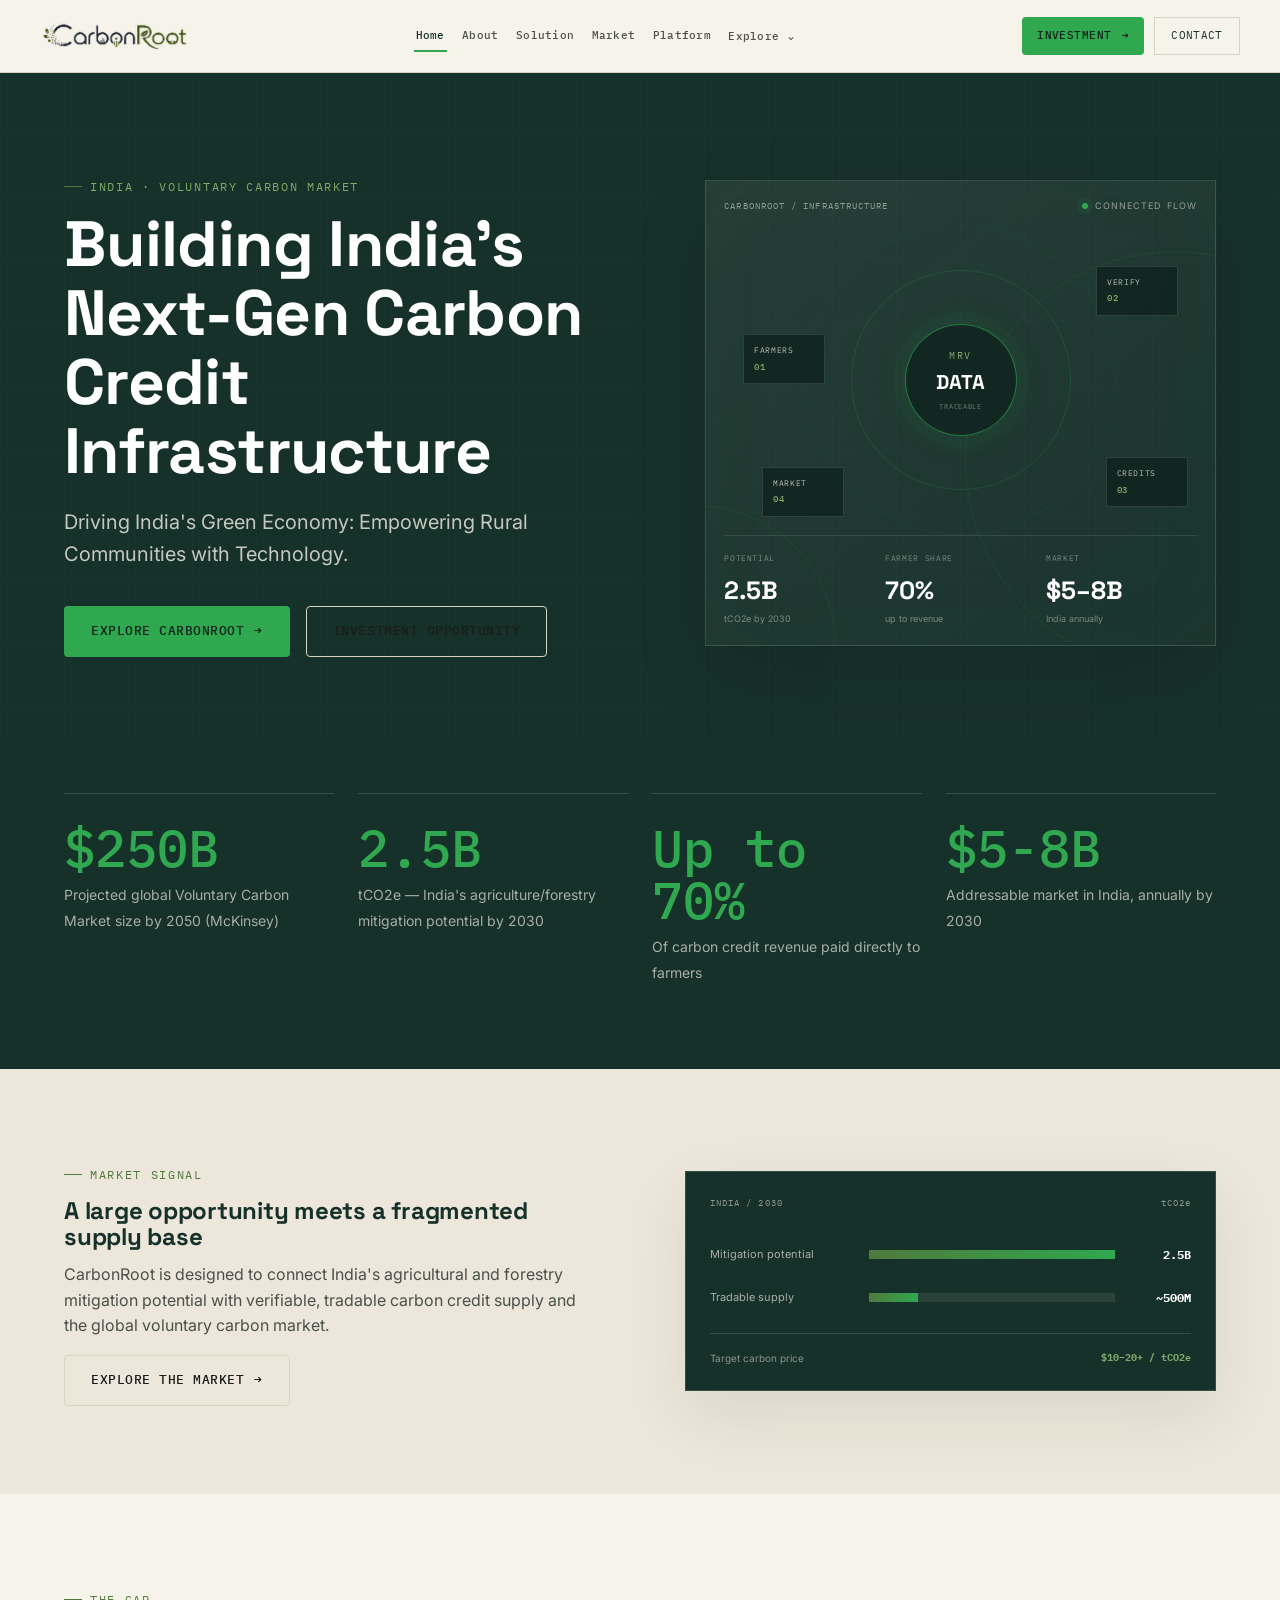
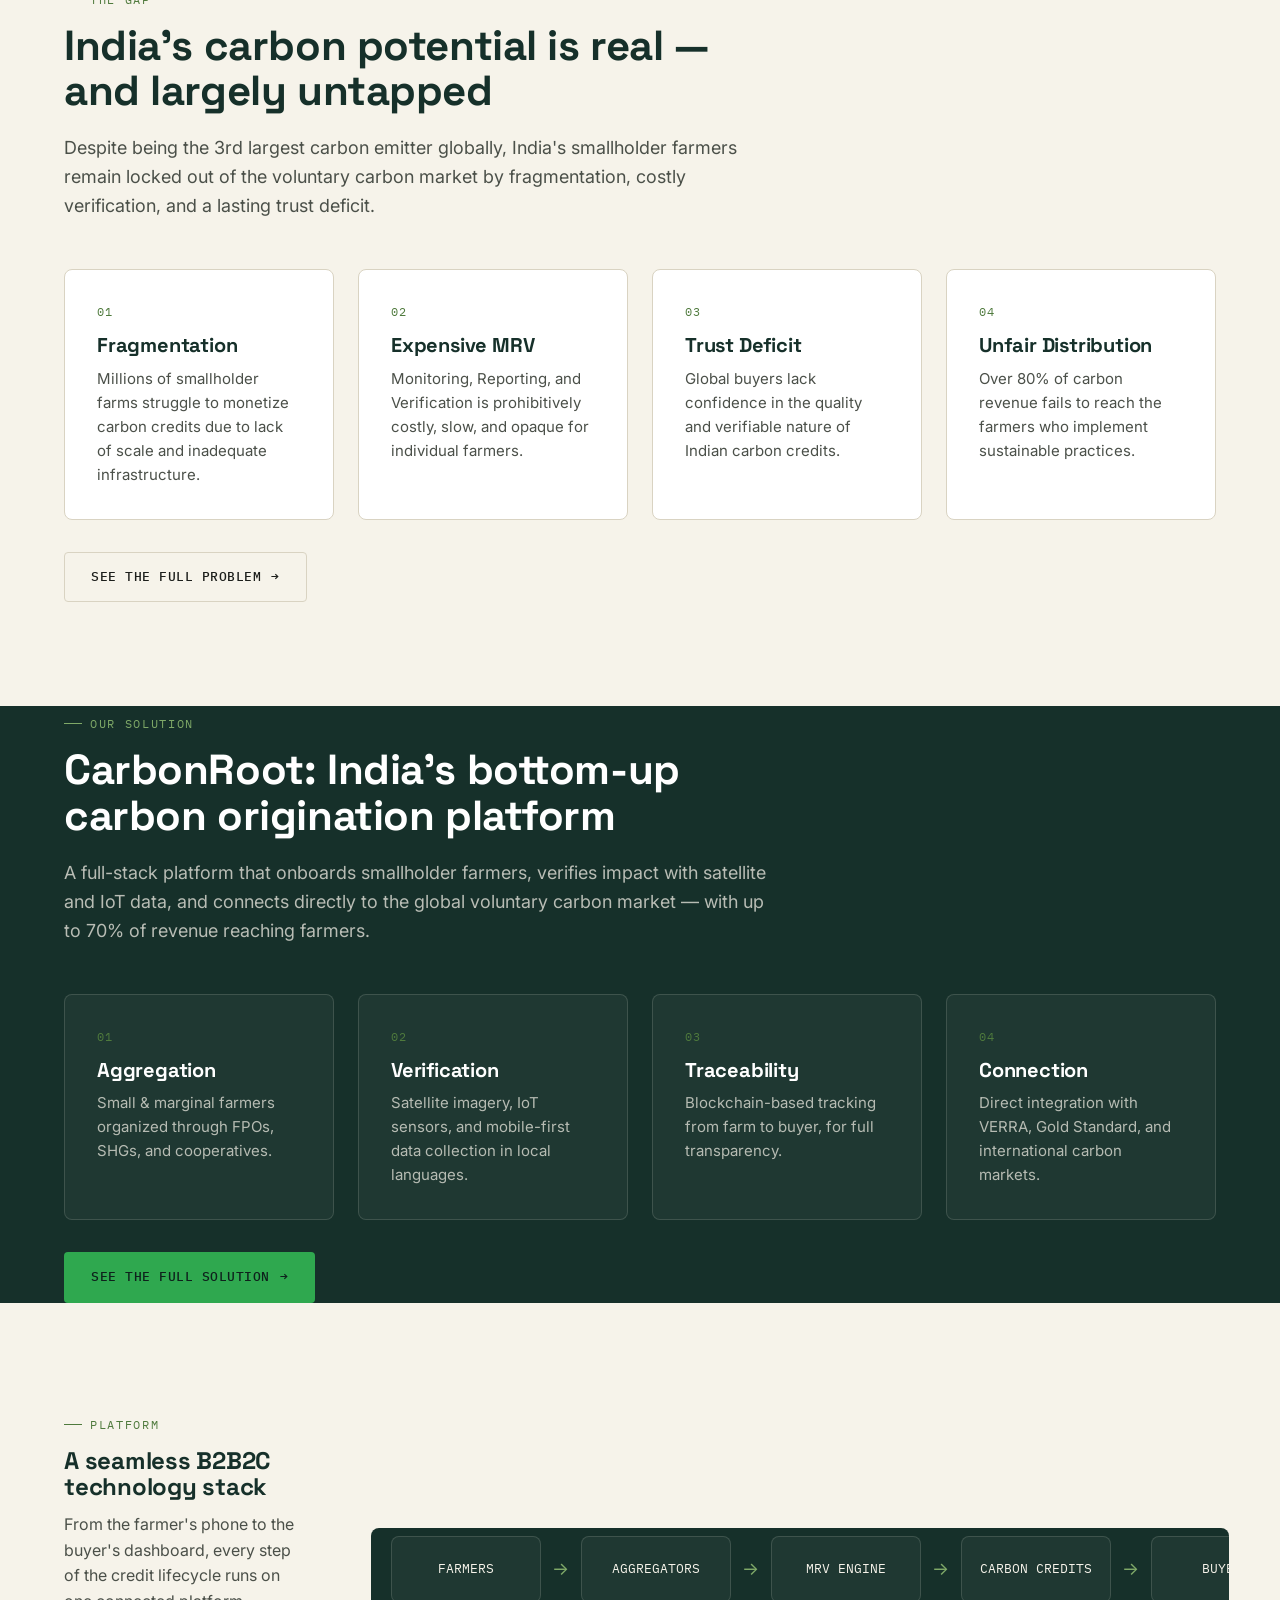
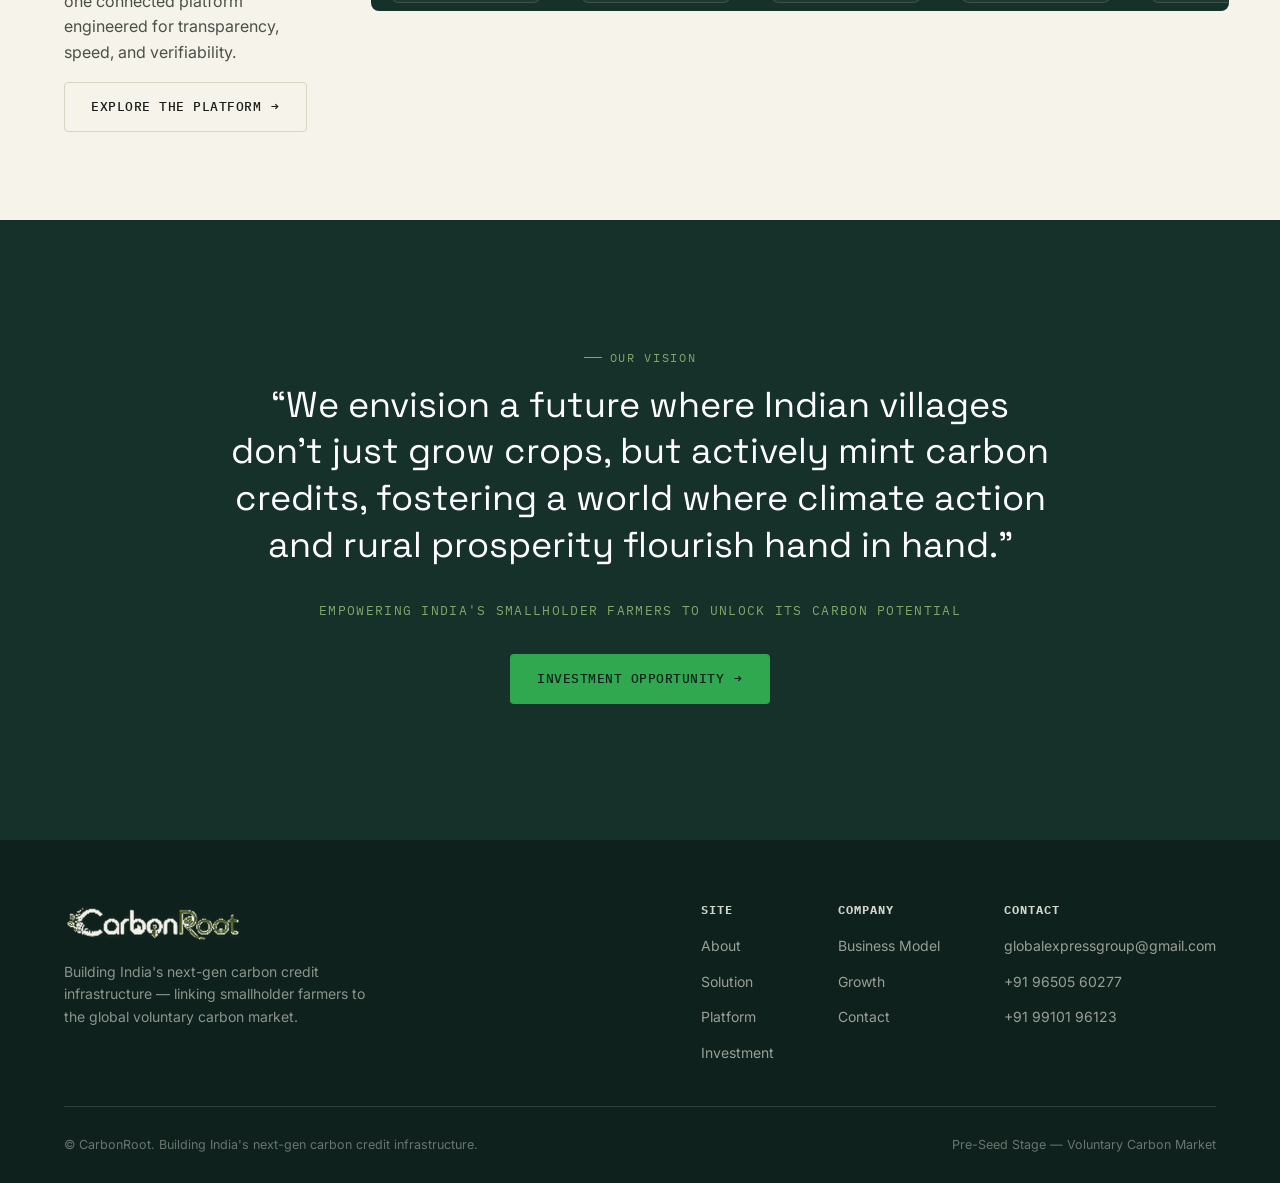
==== index.html @ c370177e "CarbonRoot" ====
<!DOCTYPE html>
<html lang="en">
<head>
<meta charset="UTF-8">
<meta name="viewport" content="width=device-width, initial-scale=1.0">
<title>CarbonRoot &mdash; Building India's Next-Gen Carbon Credit Infrastructure</title>
<meta name="description" content="CarbonRoot is building India's bottom-up carbon origination platform, linking smallholder farmers directly to the global voluntary carbon market.">
<meta property="og:title" content="CarbonRoot &mdash; Building India's Next-Gen Carbon Credit Infrastructure">
<meta property="og:description" content="CarbonRoot is building India's bottom-up carbon origination platform, linking smallholder farmers directly to the global voluntary carbon market.">
<meta property="og:type" content="website">
<link rel="icon" href="assets/logo/carbonroot-logo-transparent.png">
<link rel="preconnect" href="https://fonts.googleapis.com">
<link rel="preconnect" href="https://fonts.gstatic.com" crossorigin>
<link href="https://fonts.googleapis.com/css2?family=Space+Grotesk:wght@500;600;700&family=Inter:wght@400;500;600;700&family=IBM+Plex+Mono:wght@400;500;600&display=swap" rel="stylesheet">
<link rel="stylesheet" href="css/style.css">
</head>
<body>
  <header class="site-header">
    <div class="container nav-row">
      <a href="index.html" class="brand" aria-label="CarbonRoot home">
        <img src="assets/logo/carbonroot-logo-transparent.png" alt="CarbonRoot logo">
      </a>

      <nav class="desktop-nav" aria-label="Primary navigation">
        <ul class="desktop-nav-links">
          <li><a href="index.html" data-nav-link>Home</a></li>
          <li><a href="about.html" data-nav-link>About</a></li>
          <li><a href="solution.html" data-nav-link>Solution</a></li>
          <li><a href="market.html" data-nav-link>Market</a></li>
          <li><a href="platform.html" data-nav-link>Platform</a></li>
          <li class="nav-explore">
            <button class="nav-explore-trigger" type="button" aria-expanded="false" aria-controls="explore-menu">
              Explore <span aria-hidden="true">⌄</span>
            </button>
            <div class="nav-explore-menu" id="explore-menu" role="menu">
              <div class="nav-explore-label mono">Explore CarbonRoot</div>
              <a href="problem.html" role="menuitem" data-nav-link>Problem</a>
              <a href="competition.html" role="menuitem" data-nav-link>Competition</a>
              <a href="business.html" role="menuitem" data-nav-link>Business Model</a>
              <a href="growth.html" role="menuitem" data-nav-link>Growth</a>
            </div>
          </li>
        </ul>
      </nav>

      <div class="nav-actions">
        <a href="investment.html" class="btn btn-primary nav-actions-cta">Investment<span class="btn-arrow">&rarr;</span></a>
        <a href="contact.html" class="nav-contact-link">Contact</a>
        <button class="nav-toggle" type="button" aria-label="Open navigation" aria-expanded="false" aria-controls="mobile-nav-panel">
          <span class="nav-toggle-bars" aria-hidden="true"><span></span><span></span><span></span></span>
          <span class="nav-toggle-label mono">Menu</span>
        </button>
      </div>
    </div>
  </header>

  <div class="mobile-nav-panel" id="mobile-nav-panel" aria-hidden="true">
    <div class="mobile-nav-inner container">
      <div class="mobile-nav-top">
        <span class="eyebrow">Navigate CarbonRoot</span>
        <button class="mobile-nav-close" type="button" aria-label="Close navigation">&times;</button>
      </div>
      <nav aria-label="Mobile navigation">
        <ul class="mobile-nav-links">
          <li><a href="index.html" data-mobile-nav-link><span class="mobile-nav-num mono">01</span><span>Home</span></a></li>
          <li><a href="about.html" data-mobile-nav-link><span class="mobile-nav-num mono">02</span><span>About</span></a></li>
          <li><a href="problem.html" data-mobile-nav-link><span class="mobile-nav-num mono">03</span><span>Problem</span></a></li>
          <li><a href="solution.html" data-mobile-nav-link><span class="mobile-nav-num mono">04</span><span>Solution</span></a></li>
          <li><a href="market.html" data-mobile-nav-link><span class="mobile-nav-num mono">05</span><span>Market</span></a></li>
          <li><a href="platform.html" data-mobile-nav-link><span class="mobile-nav-num mono">06</span><span>Platform</span></a></li>
          <li><a href="competition.html" data-mobile-nav-link><span class="mobile-nav-num mono">07</span><span>Competition</span></a></li>
          <li><a href="business.html" data-mobile-nav-link><span class="mobile-nav-num mono">08</span><span>Business Model</span></a></li>
          <li><a href="growth.html" data-mobile-nav-link><span class="mobile-nav-num mono">09</span><span>Growth</span></a></li>
          <li><a href="investment.html" data-mobile-nav-link><span class="mobile-nav-num mono">10</span><span>Investment</span></a></li>
          <li><a href="contact.html" data-mobile-nav-link><span class="mobile-nav-num mono">11</span><span>Contact</span></a></li>
        </ul>
      </nav>
      <div class="mobile-nav-footer">
        <a href="mailto:globalexpressgroup@gmail.com">globalexpressgroup@gmail.com</a>
        <a href="tel:+919650560277">+91 96505 60277</a>
        <a href="tel:+919910196123">+91 99101 96123</a>
      </div>
    </div>
  </div>
  <section class="hero">
    <svg class="hero-grid-bg" width="100%" height="100%" viewBox="0 0 1200 640" preserveAspectRatio="xMidYMid slice" aria-hidden="true">
      <defs>
        <pattern id="satgrid" width="60" height="60" patternUnits="userSpaceOnUse">
          <path d="M 60 0 L 0 0 0 60" fill="none" stroke="rgba(246,243,234,0.06)" stroke-width="1"/>
        </pattern>
      </defs>
      <rect width="1200" height="640" fill="url(#satgrid)"/>
    </svg>
    <div class="container hero-layout">
      <div class="hero-inner">
        <span class="eyebrow">India &middot; Voluntary Carbon Market</span>
        <h1>Building India's Next-Gen Carbon Credit Infrastructure</h1>
        <p class="lede">Driving India's Green Economy: Empowering Rural Communities with Technology.</p>
        <div class="hero-ctas">
          <a href="solution.html" class="btn btn-primary">Explore CarbonRoot <span class="btn-arrow">&rarr;</span></a>
          <a href="investment.html" class="btn btn-outline">Investment Opportunity</a>
        </div>
      </div>

      <div class="hero-dashboard" data-reveal aria-label="CarbonRoot infrastructure overview">
        <div class="hero-dashboard-top">
          <span class="mono">CARBONROOT / INFRASTRUCTURE</span>
          <span class="live-dot"><i></i> CONNECTED FLOW</span>
        </div>
        <div class="hero-orbit">
          <div class="orbit-ring orbit-ring-a"></div>
          <div class="orbit-ring orbit-ring-b"></div>
          <div class="orbit-core">
            <span class="mono">MRV</span>
            <strong>DATA</strong>
            <small>TRACEABLE</small>
          </div>
          <div class="orbit-node node-farmer"><span>FARMERS</span><b>01</b></div>
          <div class="orbit-node node-verify"><span>VERIFY</span><b>02</b></div>
          <div class="orbit-node node-credit"><span>CREDITS</span><b>03</b></div>
          <div class="orbit-node node-market"><span>MARKET</span><b>04</b></div>
        </div>
        <div class="hero-data-row">
          <div><span class="mono">POTENTIAL</span><strong>2.5B</strong><small>tCO2e by 2030</small></div>
          <div><span class="mono">FARMER SHARE</span><strong>70%</strong><small>up to revenue</small></div>
          <div><span class="mono">MARKET</span><strong>$5–8B</strong><small>India annually</small></div>
        </div>
      </div>
    </div>
  </section>
  <section class="section--dark section--tight">
    <div class="container">
      <div class="stat-grid">
        <div class="stat" data-reveal>
          <span class="stat-value">$<span data-counter="250" data-suffix="B">0</span></span>
          <span class="stat-label">Projected global Voluntary Carbon Market size by 2050 (McKinsey)</span>
        </div>
        <div class="stat" data-reveal>
          <span class="stat-value"><span data-counter="2.5" data-decimals="1" data-suffix="B">0</span></span>
          <span class="stat-label">tCO2e &mdash; India's agriculture/forestry mitigation potential by 2030</span>
        </div>
        <div class="stat" data-reveal>
          <span class="stat-value">Up to <span data-counter="70" data-suffix="%">0</span></span>
          <span class="stat-label">Of carbon credit revenue paid directly to farmers</span>
        </div>
        <div class="stat" data-reveal>
          <span class="stat-value">$<span data-counter="5" data-suffix="-8B">0</span></span>
          <span class="stat-label">Addressable market in India, annually by 2030</span>
        </div>
      </div>
    </div>
  </section>

  <section class="section section--mist home-market-signal">
    <div class="container">
      <div class="grid grid-2 market-signal-layout">
        <div data-reveal>
          <span class="eyebrow">Market Signal</span>
          <h2>A large opportunity meets a fragmented supply base</h2>
          <p class="text-soft">CarbonRoot is designed to connect India's agricultural and forestry mitigation potential with verifiable, tradable carbon credit supply and the global voluntary carbon market.</p>
          <a href="market.html" class="btn btn-outline">Explore the market <span class="btn-arrow">&rarr;</span></a>
        </div>
        <div class="signal-chart" data-reveal aria-label="Market opportunity visualization">
          <div class="signal-chart-head"><span class="mono">INDIA / 2030</span><span class="mono">tCO2e</span></div>
          <div class="signal-bars">
            <div class="signal-row"><span>Mitigation potential</span><div class="signal-track"><i style="width:100%"></i></div><strong>2.5B</strong></div>
            <div class="signal-row"><span>Tradable supply</span><div class="signal-track"><i style="width:20%"></i></div><strong>~500M</strong></div>
          </div>
          <div class="signal-chart-footer"><span>Target carbon price</span><strong>$10–20+ / tCO2e</strong></div>
        </div>
      </div>
    </div>
  </section>

  <section class="section">
    <div class="container">
      <div class="section-head" data-reveal>
        <span class="eyebrow">The Gap</span>
        <h2>India's carbon potential is real &mdash; and largely untapped</h2>
        <p>Despite being the 3rd largest carbon emitter globally, India's smallholder farmers remain locked out of the voluntary carbon market by fragmentation, costly verification, and a lasting trust deficit.</p>
      </div>
      <div class="grid grid-4">
        <div class="card" data-reveal>
          <span class="card-index">01</span>
          <h3>Fragmentation</h3>
          <p>Millions of smallholder farms struggle to monetize carbon credits due to lack of scale and inadequate infrastructure.</p>
        </div>
        <div class="card" data-reveal>
          <span class="card-index">02</span>
          <h3>Expensive MRV</h3>
          <p>Monitoring, Reporting, and Verification is prohibitively costly, slow, and opaque for individual farmers.</p>
        </div>
        <div class="card" data-reveal>
          <span class="card-index">03</span>
          <h3>Trust Deficit</h3>
          <p>Global buyers lack confidence in the quality and verifiable nature of Indian carbon credits.</p>
        </div>
        <div class="card" data-reveal>
          <span class="card-index">04</span>
          <h3>Unfair Distribution</h3>
          <p>Over 80% of carbon revenue fails to reach the farmers who implement sustainable practices.</p>
        </div>
      </div>
      <p style="margin-top:32px;"><a href="problem.html" class="btn btn-outline">See the full problem <span class="btn-arrow">&rarr;</span></a></p>
    </div>
  </section>

  <section class="section--dark">
    <div class="container">
      <div class="section-head" data-reveal>
        <span class="eyebrow">Our Solution</span>
        <h2>CarbonRoot: India's bottom-up carbon origination platform</h2>
        <p>A full-stack platform that onboards smallholder farmers, verifies impact with satellite and IoT data, and connects directly to the global voluntary carbon market &mdash; with up to 70% of revenue reaching farmers.</p>
      </div>
      <div class="grid grid-4">
        <div class="card card--dark" data-reveal>
          <span class="card-index">01</span>
          <h3>Aggregation</h3>
          <p>Small &amp; marginal farmers organized through FPOs, SHGs, and cooperatives.</p>
        </div>
        <div class="card card--dark" data-reveal>
          <span class="card-index">02</span>
          <h3>Verification</h3>
          <p>Satellite imagery, IoT sensors, and mobile-first data collection in local languages.</p>
        </div>
        <div class="card card--dark" data-reveal>
          <span class="card-index">03</span>
          <h3>Traceability</h3>
          <p>Blockchain-based tracking from farm to buyer, for full transparency.</p>
        </div>
        <div class="card card--dark" data-reveal>
          <span class="card-index">04</span>
          <h3>Connection</h3>
          <p>Direct integration with VERRA, Gold Standard, and international carbon markets.</p>
        </div>
      </div>
      <p style="margin-top:32px;"><a href="solution.html" class="btn btn-primary">See the full solution <span class="btn-arrow">&rarr;</span></a></p>
    </div>
  </section>

  <section class="section">
    <div class="container">
      <div class="grid grid-2" style="align-items:center; gap:64px;">
        <div data-reveal>
          <span class="eyebrow">Platform</span>
          <h2>A seamless B2B2C technology stack</h2>
          <p class="text-soft">From the farmer's phone to the buyer's dashboard, every step of the credit lifecycle runs on one connected platform engineered for transparency, speed, and verifiability.</p>
          <a href="platform.html" class="btn btn-outline">Explore the platform <span class="btn-arrow">&rarr;</span></a>
        </div>
        <div data-reveal>
          <div class="flow-diagram" style="background:var(--forest); border-radius:8px; padding:8px 20px;">
            <div class="flow-node">FARMERS</div>
            <div class="flow-arrow">&rarr;</div>
            <div class="flow-node">AGGREGATORS</div>
            <div class="flow-arrow">&rarr;</div>
            <div class="flow-node">MRV ENGINE</div>
            <div class="flow-arrow">&rarr;</div>
            <div class="flow-node">CARBON CREDITS</div>
            <div class="flow-arrow">&rarr;</div>
            <div class="flow-node">BUYERS</div>
          </div>
        </div>
      </div>
    </div>
  </section>

  <section class="section--dark vision-close">
    <div class="container">
      <span class="eyebrow center">Our Vision</span>
      <blockquote data-reveal>&ldquo;We envision a future where Indian villages don't just grow crops, but actively mint carbon credits, fostering a world where climate action and rural prosperity flourish hand in hand.&rdquo;</blockquote>
      <p class="closing-line">Empowering India's Smallholder Farmers to Unlock Its Carbon Potential</p>
      <p style="margin-top:32px;"><a href="investment.html" class="btn btn-primary">Investment Opportunity <span class="btn-arrow">&rarr;</span></a></p>
    </div>
  </section>
  <footer class="site-footer">
    <div class="container">
      <div class="footer-top">
        <div class="footer-brand">
          <img src="assets/logo/carbonroot-logo-footer.png" alt="CarbonRoot logo">
          <p>Building India's next-gen carbon credit infrastructure &mdash; linking smallholder farmers to the global voluntary carbon market.</p>
        </div>
        <div class="footer-cols">
          <div class="footer-col">
            <h4>Site</h4>
            <ul>
              <li><a href="about.html">About</a></li>
              <li><a href="solution.html">Solution</a></li>
              <li><a href="platform.html">Platform</a></li>
              <li><a href="investment.html">Investment</a></li>
            </ul>
          </div>
          <div class="footer-col">
            <h4>Company</h4>
            <ul>
              <li><a href="business.html">Business Model</a></li>
              <li><a href="growth.html">Growth</a></li>
              <li><a href="contact.html">Contact</a></li>
            </ul>
          </div>
          <div class="footer-col">
            <h4>Contact</h4>
            <ul>
              <li><a href="mailto:globalexpressgroup@gmail.com">globalexpressgroup@gmail.com</a></li>
              <li><a href="tel:+919650560277">+91 96505 60277</a></li>
              <li><a href="tel:+919910196123">+91 99101 96123</a></li>
            </ul>
          </div>
        </div>
      </div>
      <div class="footer-bottom">
        <span>&copy; CarbonRoot. Building India's next-gen carbon credit infrastructure.</span>
        <span>Pre-Seed Stage &mdash; Voluntary Carbon Market</span>
      </div>
    </div>
  </footer>
  <script src="js/script.js"></script>
</body>
</html>
---- css/style.css ----
/* ==========================================================================
   CarbonRoot — Design System
   Climate-tech infrastructure aesthetic: geospatial grid motifs, data-mono
   labelling, forest/soil palette. Built mobile-first, vanilla CSS only.
   ========================================================================== */

:root {
  /* ---- Color tokens ---- */
  --forest: #16302A;        /* deep primary — dark surfaces, headings on light */
  --forest-2: #0E211C;      /* darker forest for gradients/depth */
  --moss: #4F7A3D;          /* brand accent green (from logo) */
  --moss-light: #7FA968;    /* hover / secondary accent */
  --signal: #2FA84F;        /* high-emphasis CTA / data-positive green */
  --soil: #A97452;          /* earthy accent — used sparingly */
  --parchment: #F6F3EA;     /* warm off-white background */
  --mist: #ECE7DA;          /* card / surface tint on parchment */
  --ink: #1C1E1B;           /* primary text */
  --ink-soft: #4B5049;      /* secondary text */
  --line: #D9D3C2;          /* hairline borders on light */
  --line-dark: rgba(246,243,234,0.14); /* hairline borders on dark */
  --white: #FFFFFF;
  --danger: #B3452F;

  /* ---- Type ---- */
  --font-display: 'Space Grotesk', 'Arial Narrow', sans-serif;
  --font-body: 'Inter', -apple-system, BlinkMacSystemFont, 'Segoe UI', sans-serif;
  --font-mono: 'IBM Plex Mono', 'SFMono-Regular', Consolas, monospace;

  /* ---- Layout ---- */
  --container: 1200px;
  --gutter: 24px;
  --radius: 4px;
  --radius-lg: 8px;

  /* ---- Motion ---- */
  --ease: cubic-bezier(0.22, 1, 0.36, 1);
  --fast: 160ms;
  --med: 400ms;
}

@media (prefers-reduced-motion: reduce) {
  *, *::before, *::after {
    animation-duration: 0.001ms !important;
    animation-iteration-count: 1 !important;
    transition-duration: 0.001ms !important;
    scroll-behavior: auto !important;
  }
}

/* ---- Reset ---- */
*, *::before, *::after { box-sizing: border-box; }
html { scroll-behavior: smooth; }
body {
  margin: 0;
  background: var(--parchment);
  color: var(--ink);
  font-family: var(--font-body);
  font-size: 16px;
  line-height: 1.6;
  -webkit-font-smoothing: antialiased;
  overflow-x: hidden;
}
img { max-width: 100%; display: block; }
a { color: inherit; text-decoration: none; }
ul { list-style: none; margin: 0; padding: 0; }
button { font-family: inherit; cursor: pointer; }
h1, h2, h3, h4 {
  font-family: var(--font-display);
  color: var(--forest);
  margin: 0 0 0.5em;
  line-height: 1.08;
  letter-spacing: -0.01em;
  font-weight: 700;
}
p { margin: 0 0 1em; }
:focus-visible {
  outline: 2px solid var(--signal);
  outline-offset: 3px;
}

/* ---- Layout helpers ---- */
.container {
  max-width: var(--container);
  margin: 0 auto;
  padding: 0 var(--gutter);
}
.section {
  padding: 88px 0;
}
.section--tight { padding: 56px 0; }
.section--dark {
  background: var(--forest);
  color: var(--parchment);
  position: relative;
}
.section--dark h1, .section--dark h2, .section--dark h3 { color: var(--white); }
.section--mist { background: var(--mist); }
.grid {
  display: grid;
  gap: 24px;
}
.grid-2 { grid-template-columns: repeat(2, 1fr); }
.grid-3 { grid-template-columns: repeat(3, 1fr); }
.grid-4 { grid-template-columns: repeat(4, 1fr); }
@media (max-width: 900px) {
  .grid-4 { grid-template-columns: repeat(2, 1fr); }
  .grid-3 { grid-template-columns: 1fr; }
}
@media (max-width: 640px) {
  .grid-2, .grid-4 { grid-template-columns: 1fr; }
}

/* ---- Eyebrow / section heading system ---- */
.eyebrow {
  font-family: var(--font-mono);
  font-size: 12px;
  letter-spacing: 0.14em;
  text-transform: uppercase;
  color: var(--moss);
  display: inline-flex;
  align-items: center;
  gap: 8px;
  margin-bottom: 14px;
}
.eyebrow::before {
  content: '';
  width: 18px;
  height: 1px;
  background: var(--moss);
  display: inline-block;
}
.section--dark .eyebrow { color: var(--moss-light); }
.section--dark .eyebrow::before { background: var(--moss-light); }

.section-head {
  max-width: 720px;
  margin-bottom: 48px;
}
.section-head h2 {
  font-size: clamp(28px, 4vw, 42px);
}
.section-head p {
  color: var(--ink-soft);
  font-size: 18px;
}
.section--dark .section-head p { color: rgba(246,243,234,0.72); }

/* ---- Buttons ---- */
.btn {
  display: inline-flex;
  align-items: center;
  gap: 10px;
  padding: 14px 26px;
  border-radius: var(--radius);
  font-family: var(--font-mono);
  font-size: 13px;
  letter-spacing: 0.04em;
  text-transform: uppercase;
  font-weight: 500;
  border: 1px solid transparent;
  transition: transform var(--fast) var(--ease), background var(--fast) var(--ease), border-color var(--fast) var(--ease), color var(--fast) var(--ease);
  white-space: nowrap;
}
.btn:active { transform: translateY(1px); }
.btn-primary {
  background: var(--signal);
  color: var(--forest-2);
}
.btn-primary:hover { background: var(--moss-light); }
.btn-outline {
  background: transparent;
  border-color: var(--line);
  color: var(--ink);
}
.btn-outline:hover { border-color: var(--moss); color: var(--moss); }
.section--dark .btn-outline { border-color: var(--line-dark); color: var(--parchment); }
.section--dark .btn-outline:hover { border-color: var(--moss-light); color: var(--moss-light); }
.btn-arrow { transition: transform var(--fast) var(--ease); }
.btn:hover .btn-arrow { transform: translateX(3px); }
.btn[disabled] { opacity: 0.6; cursor: not-allowed; }

/* ---- Header / Nav ---- */
.site-header {
  position: sticky;
  top: 0;
  z-index: 100;
  background: rgba(246,243,234,0.94);
  backdrop-filter: blur(14px);
  -webkit-backdrop-filter: blur(14px);
  border-bottom: 1px solid var(--line);
  transition: background var(--fast) var(--ease), box-shadow var(--fast) var(--ease);
}
.site-header.is-scrolled {
  background: rgba(246,243,234,0.98);
  box-shadow: 0 6px 28px rgba(22,48,42,0.08);
}
.nav-row {
  display: flex;
  align-items: center;
  gap: 22px;
  padding: 17px 0;
  transition: padding var(--fast) var(--ease);
}
.site-header.is-scrolled .nav-row { padding: 11px 0; }
.brand { flex: 0 0 auto; display: flex; align-items: center; }
.brand img { height: 30px; width: auto; }

.desktop-nav { flex: 1 1 auto; min-width: 0; }
.desktop-nav-links {
  display: flex;
  align-items: center;
  justify-content: center;
  gap: clamp(8px, 1.05vw, 16px);
}
.desktop-nav-links a {
  position: relative;
  display: inline-flex;
  align-items: center;
  padding: 8px 2px;
  color: var(--ink-soft);
  font-family: var(--font-mono);
  font-size: 11px;
  font-weight: 500;
  letter-spacing: 0.025em;
  white-space: nowrap;
  transition: color var(--fast) var(--ease);
}
.desktop-nav-links a::after {
  content: '';
  position: absolute;
  left: 0;
  right: 0;
  bottom: 1px;
  height: 2px;
  background: var(--signal);
  transform: scaleX(0);
  transform-origin: center;
  transition: transform var(--fast) var(--ease);
}
.desktop-nav-links a:hover,
.desktop-nav-links a[aria-current="page"] { color: var(--forest); }
.desktop-nav-links a:hover::after,
.desktop-nav-links a[aria-current="page"]::after { transform: scaleX(1); }

.nav-actions {
  flex: 0 0 auto;
  display: flex;
  align-items: center;
  gap: 10px;
}
.nav-actions-cta { padding: 9px 14px; font-size: 11px; }
.nav-contact-link {
  display: inline-flex;
  align-items: center;
  padding: 9px 10px;
  border: 1px solid var(--line);
  color: var(--forest);
  font-family: var(--font-mono);
  font-size: 11px;
  letter-spacing: 0.035em;
  text-transform: uppercase;
  transition: background var(--fast) var(--ease), border-color var(--fast) var(--ease), color var(--fast) var(--ease);
}
.nav-contact-link:hover { background: var(--mist); border-color: var(--moss); color: var(--moss); }

.nav-toggle {
  display: none;
  align-items: center;
  gap: 9px;
  background: none;
  border: 0;
  padding: 8px 2px;
  color: var(--forest);
}
.nav-toggle-bars {
  display: block;
  width: 23px;
  height: 15px;
  position: relative;
}
.nav-toggle-bars span {
  position: absolute;
  left: 0;
  width: 100%;
  height: 2px;
  background: currentColor;
  transition: transform var(--fast) var(--ease), opacity var(--fast) var(--ease), top var(--fast) var(--ease);
}
.nav-toggle-bars span:nth-child(1) { top: 0; }
.nav-toggle-bars span:nth-child(2) { top: 6px; }
.nav-toggle-bars span:nth-child(3) { top: 12px; }
.nav-toggle[aria-expanded="true"] .nav-toggle-bars span:nth-child(1) { top: 6px; transform: rotate(45deg); }
.nav-toggle[aria-expanded="true"] .nav-toggle-bars span:nth-child(2) { opacity: 0; }
.nav-toggle[aria-expanded="true"] .nav-toggle-bars span:nth-child(3) { top: 6px; transform: rotate(-45deg); }
.nav-toggle-label { font-size: 11px; letter-spacing: 0.08em; text-transform: uppercase; }

/* ---- Compact mobile navigation drawer ---- */
.mobile-nav-panel {
  position: fixed;
  top: 0;
  right: 0;
  width: min(420px, 92vw);
  height: 100dvh;
  z-index: 190;
  background: var(--forest);
  color: var(--parchment);
  transform: translateX(102%);
  visibility: hidden;
  transition: transform var(--med) var(--ease), visibility 0s linear var(--med);
  overflow-y: auto;
  box-shadow: -18px 0 60px rgba(14,33,28,0.18);
}
.mobile-nav-panel.is-open {
  transform: translateX(0);
  visibility: visible;
  transition: transform var(--med) var(--ease), visibility 0s;
}
.mobile-nav-inner { min-height: 100%; padding-top: 28px; padding-bottom: 32px; }
.mobile-nav-top { display: flex; align-items: center; justify-content: space-between; margin-bottom: 28px; }
.mobile-nav-top .eyebrow { color: var(--moss-light); margin-bottom: 0; }
.mobile-nav-close {
  width: 40px;
  height: 40px;
  border: 1px solid var(--line-dark);
  background: transparent;
  color: var(--parchment);
  font-size: 28px;
  line-height: 1;
  transition: border-color var(--fast) var(--ease), background var(--fast) var(--ease);
}
.mobile-nav-close:hover { border-color: var(--moss-light); background: rgba(246,243,234,0.05); }
.mobile-nav-links { border-top: 1px solid var(--line-dark); }
.mobile-nav-links li { border-bottom: 1px solid var(--line-dark); }
.mobile-nav-links a {
  display: flex;
  align-items: center;
  gap: 16px;
  padding: 15px 2px;
  color: rgba(246,243,234,0.82);
  font-family: var(--font-display);
  font-size: 20px;
  transition: color var(--fast) var(--ease), padding-left var(--fast) var(--ease), background var(--fast) var(--ease);
}
.mobile-nav-links a:hover,
.mobile-nav-links a[aria-current="page"] { color: var(--signal); padding-left: 8px; }
.mobile-nav-num { width: 26px; color: var(--moss-light); font-size: 11px; }
.mobile-nav-footer {
  display: grid;
  gap: 8px;
  margin-top: 28px;
  padding-top: 22px;
  border-top: 1px solid var(--line-dark);
  font-family: var(--font-mono);
  font-size: 12px;
  color: rgba(246,243,234,0.65);
}
.mobile-nav-footer a:hover { color: var(--moss-light); }
body.nav-open { overflow: hidden; }

@media (max-width: 1180px) {
  .nav-row { gap: 14px; }
  .desktop-nav-links { gap: 7px; }
  .desktop-nav-links a { font-size: 10px; }
  .nav-actions { gap: 6px; }
  .nav-contact-link { padding-inline: 8px; }
  .nav-actions-cta { padding-inline: 11px; }
}

@media (max-width: 1040px) {
  .desktop-nav { display: none; }
  .nav-actions { margin-left: auto; }
  .nav-toggle { display: inline-flex; }
}

@media (max-width: 720px) {
  .nav-row { padding: 14px 0; }
  .site-header.is-scrolled .nav-row { padding: 10px 0; }
  .brand img { height: 27px; }
  .nav-contact-link { display: none; }
  .nav-actions-cta { padding: 9px 12px; }
  .nav-toggle-label { display: none; }
}

@media (max-width: 420px) {
  .nav-actions-cta .btn-arrow { display: none; }
  .mobile-nav-panel { width: 100%; }
}

/* ---- Hero ---- */
.hero {
  position: relative;
  background: var(--forest);
  color: var(--parchment);
  overflow: hidden;
  padding: 96px 0 80px;
}
.hero-grid-bg {
  position: absolute;
  inset: 0;
  opacity: 0.5;
  pointer-events: none;
}
.hero-inner {
  position: relative;
  z-index: 2;
  max-width: 760px;
}
.hero .eyebrow { color: var(--moss-light); }
.hero h1 {
  color: var(--white);
  font-size: clamp(36px, 5.6vw, 64px);
  margin-bottom: 20px;
}
.hero .lede {
  font-size: clamp(17px, 2vw, 20px);
  color: rgba(246,243,234,0.78);
  max-width: 560px;
  margin-bottom: 36px;
}
.hero-ctas { display: flex; gap: 16px; flex-wrap: wrap; }
.hero-viz {
  position: relative;
  z-index: 2;
  margin-top: 64px;
}

/* ---- Cards ---- */
.card {
  background: var(--white);
  border: 1px solid var(--line);
  border-radius: var(--radius-lg);
  padding: 32px;
  position: relative;
  transition: transform var(--fast) var(--ease), box-shadow var(--fast) var(--ease), border-color var(--fast) var(--ease);
}
.card:hover {
  transform: translateY(-3px);
  box-shadow: 0 16px 32px rgba(22,48,42,0.08);
  border-color: var(--moss-light);
}
.card-index {
  font-family: var(--font-mono);
  font-size: 12px;
  color: var(--moss);
  letter-spacing: 0.1em;
  margin-bottom: 14px;
  display: block;
}
.card h3 { font-size: 20px; margin-bottom: 10px; }
.card p { color: var(--ink-soft); margin-bottom: 0; font-size: 15px; }
.card--accent { border-left: 3px solid var(--moss); }
.card--dark {
  background: rgba(246,243,234,0.04);
  border: 1px solid var(--line-dark);
  color: var(--parchment);
}
.card--dark h3 { color: var(--white); }
.card--dark p { color: rgba(246,243,234,0.7); }
.card--dark:hover { border-color: var(--moss-light); }

/* ---- Badge ---- */
.badge {
  display: inline-block;
  font-family: var(--font-mono);
  font-size: 11px;
  letter-spacing: 0.08em;
  text-transform: uppercase;
  padding: 5px 10px;
  border-radius: 100px;
  background: var(--mist);
  color: var(--forest);
  border: 1px solid var(--line);
}

/* ---- Stat ---- */
.stat {
  padding: 28px 0;
  border-top: 1px solid var(--line);
}
.stat-value {
  font-family: var(--font-mono);
  font-size: clamp(32px, 4.4vw, 52px);
  font-weight: 500;
  color: var(--forest);
  line-height: 1;
  display: block;
  margin-bottom: 8px;
}
.section--dark .stat-value { color: var(--signal); }
.section--dark .stat { border-top-color: var(--line-dark); }
.stat-label {
  font-size: 14px;
  color: var(--ink-soft);
  max-width: 26ch;
}
.section--dark .stat-label { color: rgba(246,243,234,0.65); }
.stat-grid {
  display: grid;
  grid-template-columns: repeat(4, 1fr);
  gap: 24px;
}
@media (max-width: 900px) { .stat-grid { grid-template-columns: repeat(2, 1fr); } }
@media (max-width: 520px) { .stat-grid { grid-template-columns: 1fr; } }

/* ---- Big number hero block (investment / business) ---- */
.big-number {
  font-family: var(--font-mono);
  font-size: clamp(56px, 10vw, 128px);
  line-height: 0.95;
  color: var(--signal);
  margin: 0;
  font-weight: 500;
}
.big-number-label {
  font-family: var(--font-mono);
  font-size: 14px;
  letter-spacing: 0.08em;
  text-transform: uppercase;
  color: var(--ink-soft);
}
.section--dark .big-number-label { color: rgba(246,243,234,0.7); }

/* ---- Section heading eyebrow numbering pattern ---- */
.pillar-list { display: flex; flex-direction: column; }
.pillar {
  display: grid;
  grid-template-columns: 90px 1fr;
  gap: 24px;
  padding: 32px 0;
  border-top: 1px solid var(--line);
  align-items: start;
}
.section--dark .pillar { border-top-color: var(--line-dark); }
.pillar:last-child { border-bottom: 1px solid var(--line); }
.section--dark .pillar:last-child { border-bottom-color: var(--line-dark); }
.pillar-num {
  font-family: var(--font-mono);
  font-size: 14px;
  color: var(--moss);
  padding-top: 4px;
}
.pillar h3 { margin-bottom: 8px; font-size: 22px; }
.pillar p { color: var(--ink-soft); margin-bottom: 12px; }
.section--dark .pillar p { color: rgba(246,243,234,0.72); }
.pillar-tags { display: flex; flex-wrap: wrap; gap: 8px; }
@media (max-width: 640px) {
  .pillar { grid-template-columns: 1fr; gap: 8px; }
}

/* ---- Timeline (growth page) ---- */
.timeline {
  display: grid;
  grid-template-columns: repeat(3, 1fr);
  gap: 0;
  border-top: 1px solid var(--line-dark);
  margin-top: 32px;
}
.timeline-item {
  padding: 28px 28px 28px 0;
  border-left: 2px solid var(--line-dark);
  padding-left: 28px;
  opacity: 0.35;
  transform: translateY(12px);
  transition: opacity var(--med) var(--ease), transform var(--med) var(--ease), border-color var(--fast) var(--ease);
}
.timeline-item.is-active {
  opacity: 1;
  transform: translateY(0);
  border-left-color: var(--signal);
}
.timeline-item .eyebrow { margin-bottom: 10px; }
.timeline-item h3 { color: var(--white); font-size: 22px; margin-bottom: 12px; }
.timeline-item p { color: rgba(246,243,234,0.72); font-size: 15px; }
.timeline-item:first-child { border-left: none; padding-left: 0; }
@media (max-width: 880px) {
  .timeline { grid-template-columns: 1fr; }
  .timeline-item { border-left: 2px solid var(--line-dark); padding-left: 24px; }
  .timeline-item:first-child { border-left: 2px solid var(--line-dark); padding-left: 24px; }
}

/* ---- Table ---- */
.table-wrap { overflow-x: auto; border: 1px solid var(--line); border-radius: var(--radius-lg); }
table.compare {
  width: 100%;
  border-collapse: collapse;
  min-width: 720px;
  background: var(--white);
}
table.compare th, table.compare td {
  padding: 18px 22px;
  text-align: left;
  border-bottom: 1px solid var(--line);
  font-size: 14.5px;
  vertical-align: top;
}
table.compare thead th {
  font-family: var(--font-mono);
  font-size: 11px;
  text-transform: uppercase;
  letter-spacing: 0.08em;
  color: var(--ink-soft);
  background: var(--mist);
}
table.compare tbody tr:last-child td { border-bottom: none; }
table.compare tbody tr.row-highlight { background: rgba(47,168,79,0.06); }
table.compare tbody tr.row-highlight td:first-child { font-weight: 700; color: var(--forest); }
.solution-cell { color: var(--moss); font-weight: 600; }

/* ---- Chart (financial / market) ---- */
.chart-panel {
  background: var(--white);
  border: 1px solid var(--line);
  border-radius: var(--radius-lg);
  padding: 32px;
}
.section--dark .chart-panel {
  background: rgba(246,243,234,0.04);
  border-color: var(--line-dark);
}
.chart-legend { display: flex; gap: 22px; margin-bottom: 20px; flex-wrap: wrap; }
.chart-legend span {
  font-family: var(--font-mono);
  font-size: 12px;
  color: var(--ink-soft);
  display: flex; align-items: center; gap: 8px;
}
.section--dark .chart-legend span { color: rgba(246,243,234,0.7); }
.chart-legend i { width: 10px; height: 10px; border-radius: 2px; display: inline-block; }
.year-toggle { display: flex; gap: 8px; margin-bottom: 24px; }
.year-toggle button {
  font-family: var(--font-mono);
  font-size: 12px;
  padding: 8px 16px;
  border: 1px solid var(--line);
  background: transparent;
  border-radius: 100px;
  color: var(--ink-soft);
  transition: all var(--fast) var(--ease);
}
.section--dark .year-toggle button { border-color: var(--line-dark); color: rgba(246,243,234,0.7); }
.year-toggle button.is-active { background: var(--signal); color: var(--forest-2); border-color: var(--signal); }
.year-detail {
  display: grid;
  grid-template-columns: repeat(3, 1fr);
  gap: 20px;
  margin-top: 24px;
}
@media (max-width: 640px) { .year-detail { grid-template-columns: 1fr; } }
.year-detail .stat { border: none; padding: 0; }

/* ---- Competition quadrant ---- */
.quadrant {
  position: relative;
  width: 100%;
  aspect-ratio: 4 / 3;
  border-left: 1px solid var(--line);
  border-bottom: 1px solid var(--line);
  margin-top: 30px;
  background:
    linear-gradient(var(--line) 1px, transparent 1px) 0 0/100% 50%,
    linear-gradient(90deg, var(--line) 1px, transparent 1px) 0 0/50% 100%;
  background-color: var(--mist);
}
.quadrant-label {
  position: absolute;
  font-family: var(--font-mono);
  font-size: 11px;
  text-transform: uppercase;
  letter-spacing: 0.06em;
  color: var(--ink-soft);
}
.quadrant-node {
  position: absolute;
  transform: translate(-50%, -50%);
  text-align: center;
  width: 150px;
}
.quadrant-dot {
  width: 14px; height: 14px;
  border-radius: 50%;
  background: var(--ink-soft);
  margin: 0 auto 8px;
  border: 3px solid var(--white);
  box-shadow: 0 0 0 1px var(--line);
}
.quadrant-node.is-lead .quadrant-dot {
  background: var(--signal);
  width: 20px; height: 20px;
  box-shadow: 0 0 0 6px rgba(47,168,79,0.16);
}
.quadrant-node span.name {
  font-family: var(--font-mono);
  font-size: 12px;
  color: var(--forest);
  font-weight: 600;
  display: block;
}
.quadrant-node.is-lead span.name { color: var(--moss); }
.quadrant-node p {
  font-size: 12px;
  color: var(--ink-soft);
  margin: 4px 0 0;
}

/* ---- Platform diagram ---- */
.flow-diagram {
  display: flex;
  align-items: center;
  gap: 0;
  overflow-x: auto;
  padding: 24px 0;
}
.flow-node {
  flex: 1;
  min-width: 150px;
  text-align: center;
  padding: 22px 14px;
  border: 1px solid var(--line-dark);
  border-radius: var(--radius-lg);
  background: rgba(246,243,234,0.04);
  font-family: var(--font-mono);
  font-size: 13px;
  color: var(--parchment);
  cursor: default;
  transition: border-color var(--fast) var(--ease), background var(--fast) var(--ease);
}
.flow-node:hover { border-color: var(--signal); background: rgba(47,168,79,0.08); }
.flow-arrow {
  flex: 0 0 40px;
  color: var(--moss-light);
  font-size: 18px;
  text-align: center;
}
@media (max-width: 720px) {
  .flow-diagram { flex-direction: column; }
  .flow-arrow { transform: rotate(90deg); }
}

/* ---- Forms ---- */
.form-grid { display: grid; grid-template-columns: 1fr 1fr; gap: 20px; }
@media (max-width: 640px) { .form-grid { grid-template-columns: 1fr; } }
.field { display: flex; flex-direction: column; gap: 8px; margin-bottom: 20px; }
.field.full { grid-column: 1 / -1; }
.field label {
  font-family: var(--font-mono);
  font-size: 12px;
  text-transform: uppercase;
  letter-spacing: 0.05em;
  color: var(--ink-soft);
}
.field input, .field select, .field textarea {
  font-family: var(--font-body);
  font-size: 15px;
  padding: 13px 14px;
  border: 1px solid var(--line);
  border-radius: var(--radius);
  background: var(--white);
  color: var(--ink);
  transition: border-color var(--fast) var(--ease), box-shadow var(--fast) var(--ease);
}
.field input:focus, .field select:focus, .field textarea:focus {
  border-color: var(--moss);
  box-shadow: 0 0 0 3px rgba(79,122,61,0.15);
  outline: none;
}
.field textarea { resize: vertical; min-height: 120px; }
.field.has-error input, .field.has-error select, .field.has-error textarea {
  border-color: var(--danger);
}
.field-error {
  font-size: 12.5px;
  color: var(--danger);
  display: none;
}
.field.has-error .field-error { display: block; }
.form-status {
  margin-top: 20px;
  padding: 16px 18px;
  border-radius: var(--radius);
  font-size: 14px;
  display: none;
}
.form-status.is-success { display: block; background: rgba(47,168,79,0.12); color: var(--forest); border: 1px solid var(--moss); }
.form-status.is-error { display: block; background: rgba(179,69,47,0.1); color: var(--danger); border: 1px solid var(--danger); }
.btn-submit { position: relative; }
.btn-submit .spinner {
  width: 14px; height: 14px;
  border: 2px solid rgba(22,48,42,0.3);
  border-top-color: var(--forest-2);
  border-radius: 50%;
  display: none;
  animation: spin 0.7s linear infinite;
}
.btn-submit.is-loading .spinner { display: inline-block; }
.btn-submit.is-loading .btn-label { opacity: 0.6; }
@keyframes spin { to { transform: rotate(360deg); } }

/* ---- Footer ---- */
.site-footer {
  background: var(--forest-2);
  color: rgba(246,243,234,0.7);
  padding: 64px 0 28px;
}
.footer-top {
  display: flex;
  justify-content: space-between;
  gap: 40px;
  flex-wrap: wrap;
  padding-bottom: 40px;
  border-bottom: 1px solid var(--line-dark);
  margin-bottom: 28px;
}
.footer-brand img { height: 26px; margin-bottom: 16px; filter: brightness(0) invert(1); opacity: 0.92; }
.footer-brand p { max-width: 320px; font-size: 14px; color: rgba(246,243,234,0.55); }
.footer-cols { display: flex; gap: 64px; flex-wrap: wrap; }
.footer-col h4 {
  font-family: var(--font-mono);
  font-size: 12px;
  text-transform: uppercase;
  letter-spacing: 0.08em;
  color: rgba(246,243,234,0.85);
  margin-bottom: 16px;
}
.footer-col ul { display: flex; flex-direction: column; gap: 10px; }
.footer-col a { font-size: 14px; color: rgba(246,243,234,0.6); transition: color var(--fast) var(--ease); }
.footer-col a:hover { color: var(--moss-light); }
.footer-bottom {
  display: flex;
  justify-content: space-between;
  font-size: 12.5px;
  color: rgba(246,243,234,0.4);
  flex-wrap: wrap;
  gap: 10px;
}
@media (max-width: 640px) {
  .footer-top, .footer-bottom { flex-direction: column; }
}

/* ---- Scroll reveal ---- */
[data-reveal] {
  opacity: 0;
  transform: translateY(18px);
  transition: opacity 0.7s var(--ease), transform 0.7s var(--ease);
}
[data-reveal].is-visible {
  opacity: 1;
  transform: translateY(0);
}

/* ---- Final vision section ---- */
.vision-close {
  text-align: center;
  padding: 120px 0;
}
.vision-close blockquote {
  font-family: var(--font-display);
  font-size: clamp(22px, 3.4vw, 36px);
  color: var(--white);
  max-width: 820px;
  margin: 0 auto 32px;
  line-height: 1.3;
}
.vision-close .closing-line {
  font-family: var(--font-mono);
  font-size: 13px;
  letter-spacing: 0.1em;
  text-transform: uppercase;
  color: var(--moss-light);
}

/* ---- Utility ---- */
.mt-0 { margin-top: 0; }
.mb-0 { margin-bottom: 0; }
.text-soft { color: var(--ink-soft); }
.center { text-align: center; margin-left: auto; margin-right: auto; }
.mono { font-family: var(--font-mono); }
.page-hero {
  background: var(--forest);
  color: var(--parchment);
  padding: 76px 0 64px;
}
.page-hero .eyebrow { color: var(--moss-light); }
.page-hero h1 { color: var(--white); font-size: clamp(30px, 4.6vw, 48px); max-width: 820px; }
.page-hero p.lede { color: rgba(246,243,234,0.75); font-size: 17px; max-width: 640px; margin-top: 16px; }

/* ====================================================================== */
/* CarbonRoot visual polish — logo, compact navigation, hero dashboard     */
/* ====================================================================== */
.brand img {
  display: block;
  width: 150px;
  height: auto;
  max-height: 38px;
  object-fit: contain;
}

.nav-explore { position: relative; }
.nav-explore-trigger {
  display: inline-flex;
  align-items: center;
  gap: 7px;
  border: 0;
  background: transparent;
  color: var(--ink-soft);
  padding: 8px 2px;
  font-family: var(--font-mono);
  font-size: 11px;
  font-weight: 500;
  letter-spacing: 0.025em;
  cursor: pointer;
  transition: color var(--fast) var(--ease);
}
.nav-explore-trigger span {
  font-size: 12px;
  transition: transform var(--fast) var(--ease);
}
.nav-explore-trigger:hover,
.nav-explore-trigger[aria-expanded="true"],
.nav-explore:has([aria-current="page"]) .nav-explore-trigger {
  color: var(--forest);
}
.nav-explore-trigger[aria-expanded="true"] span { transform: rotate(180deg); }
.nav-explore-menu {
  position: absolute;
  top: calc(100% + 14px);
  left: 50%;
  width: 250px;
  padding: 10px;
  background: rgba(246,243,234,0.98);
  border: 1px solid var(--line);
  box-shadow: 0 18px 50px rgba(22,48,42,0.13);
  transform: translate(-50%, -8px);
  opacity: 0;
  visibility: hidden;
  pointer-events: none;
  transition: opacity var(--fast) var(--ease), transform var(--fast) var(--ease), visibility 0s linear var(--fast);
}
.nav-explore-menu.is-open {
  opacity: 1;
  visibility: visible;
  pointer-events: auto;
  transform: translate(-50%, 0);
  transition: opacity var(--fast) var(--ease), transform var(--fast) var(--ease), visibility 0s;
}
.nav-explore-label {
  padding: 8px 10px 10px;
  color: var(--moss);
  font-size: 9px;
  letter-spacing: 0.12em;
  text-transform: uppercase;
}
.nav-explore-menu a {
  display: flex;
  align-items: center;
  justify-content: space-between;
  padding: 10px;
  color: var(--forest);
  font-family: var(--font-display);
  font-size: 14px;
  border-top: 1px solid rgba(22,48,42,0.07);
  transition: background var(--fast) var(--ease), color var(--fast) var(--ease), padding-left var(--fast) var(--ease);
}
.nav-explore-menu a:hover,
.nav-explore-menu a[aria-current="page"] {
  background: var(--mist);
  color: var(--moss);
  padding-left: 14px;
}
.nav-explore-menu a::after { display: none; }

.nav-contact-link { min-width: 86px; justify-content: center; }

/* Footer uses a transparent, purpose-built logo so no white rectangle appears. */
.footer-brand img {
  display: block;
  width: 178px;
  height: auto;
  max-height: 42px;
  margin-bottom: 18px;
  filter: none;
  opacity: 1;
}

/* Homepage hero: balanced editorial copy + interactive-looking infrastructure graphic. */
.hero-layout {
  position: relative;
  z-index: 2;
  display: grid;
  grid-template-columns: minmax(0, 1.05fr) minmax(420px, 0.95fr);
  gap: clamp(40px, 6vw, 90px);
  align-items: center;
}
.hero-layout .hero-inner { max-width: 700px; }
.hero-dashboard {
  position: relative;
  min-height: 450px;
  padding: 18px;
  border: 1px solid rgba(246,243,234,0.13);
  background: linear-gradient(145deg, rgba(246,243,234,0.065), rgba(246,243,234,0.018));
  box-shadow: inset 0 0 80px rgba(47,168,79,0.035), 0 30px 80px rgba(0,0,0,0.08);
  overflow: hidden;
}
.hero-dashboard::before,
.hero-dashboard::after {
  content: '';
  position: absolute;
  border: 1px solid rgba(47,168,79,0.12);
  border-radius: 50%;
  pointer-events: none;
}
.hero-dashboard::before { width: 420px; height: 420px; right: -170px; top: 70px; }
.hero-dashboard::after { width: 280px; height: 280px; left: -150px; bottom: -140px; }
.hero-dashboard-top,
.signal-chart-head {
  display: flex;
  align-items: center;
  justify-content: space-between;
  gap: 16px;
  color: rgba(246,243,234,0.52);
  font-size: 9px;
  letter-spacing: 0.12em;
}
.live-dot { display: inline-flex; align-items: center; gap: 7px; color: rgba(246,243,234,0.55); }
.live-dot i { width: 6px; height: 6px; border-radius: 50%; background: var(--signal); box-shadow: 0 0 0 5px rgba(47,168,79,0.08); }
.hero-orbit { position: relative; height: 310px; margin-top: 12px; }
.orbit-ring { position: absolute; left: 50%; top: 50%; border: 1px solid rgba(47,168,79,0.2); border-radius: 50%; transform: translate(-50%,-50%); }
.orbit-ring-a { width: 220px; height: 220px; }
.orbit-ring-b { width: 310px; height: 310px; border-style: dashed; opacity: 0.55; }
.orbit-core {
  position: absolute;
  left: 50%; top: 50%;
  width: 112px; height: 112px;
  transform: translate(-50%,-50%);
  border: 1px solid rgba(47,168,79,0.65);
  border-radius: 50%;
  display: flex; flex-direction: column; align-items: center; justify-content: center;
  background: rgba(14,33,28,0.72);
  box-shadow: 0 0 0 12px rgba(47,168,79,0.035), 0 0 40px rgba(47,168,79,0.08);
}
.orbit-core span { color: var(--moss-light); font-size: 10px; letter-spacing: 0.16em; }
.orbit-core strong { color: var(--white); font-family: var(--font-display); font-size: 20px; margin-top: 2px; }
.orbit-core small { color: rgba(246,243,234,0.42); font-family: var(--font-mono); font-size: 7px; letter-spacing: 0.1em; margin-top: 3px; }
.orbit-node {
  position: absolute;
  display: flex; flex-direction: column; gap: 3px;
  min-width: 82px;
  padding: 9px 10px;
  border: 1px solid rgba(246,243,234,0.13);
  background: rgba(14,33,28,0.76);
  color: rgba(246,243,234,0.75);
  font-family: var(--font-mono);
  font-size: 8px;
  letter-spacing: 0.08em;
}
.orbit-node b { color: var(--moss-light); font-size: 9px; font-weight: 500; }
.node-farmer { left: 4%; top: 35%; }
.node-verify { right: 4%; top: 13%; }
.node-credit { right: 2%; bottom: 9%; }
.node-market { left: 8%; bottom: 6%; }
.hero-data-row {
  display: grid;
  grid-template-columns: repeat(3,1fr);
  border-top: 1px solid rgba(246,243,234,0.11);
  padding-top: 16px;
  gap: 10px;
}
.hero-data-row > div { min-width: 0; }
.hero-data-row span,
.hero-data-row small { display: block; color: rgba(246,243,234,0.43); font-size: 8px; letter-spacing: 0.08em; }
.hero-data-row strong { display: block; margin: 5px 0 2px; color: var(--white); font-family: var(--font-display); font-size: clamp(18px,2.2vw,25px); }
.hero-data-row small { letter-spacing: 0; font-size: 9px; }

/* Homepage market signal chart */
.market-signal-layout { align-items: center; gap: clamp(42px,7vw,90px); }
.signal-chart {
  padding: 24px;
  background: var(--forest);
  color: var(--parchment);
  border: 1px solid var(--line-dark);
  box-shadow: 0 24px 60px rgba(22,48,42,0.09);
}
.signal-bars { display: grid; gap: 24px; margin: 34px 0 26px; }
.signal-row { display: grid; grid-template-columns: 145px 1fr 62px; align-items: center; gap: 14px; }
.signal-row > span { color: rgba(246,243,234,0.65); font-size: 11px; }
.signal-row strong { color: var(--white); font-family: var(--font-mono); font-size: 12px; text-align: right; }
.signal-track { height: 9px; background: rgba(246,243,234,0.09); overflow: hidden; }
.signal-track i { display: block; height: 100%; background: linear-gradient(90deg,var(--moss),var(--signal)); transform-origin: left; }
.signal-chart-footer { display: flex; justify-content: space-between; gap: 18px; padding-top: 16px; border-top: 1px solid var(--line-dark); color: rgba(246,243,234,0.52); font-size: 10px; }
.signal-chart-footer strong { color: var(--moss-light); font-family: var(--font-mono); font-size: 10px; }

.field-full { grid-column: 1 / -1; }
.field-meta { display:flex; justify-content:space-between; gap:12px; color:var(--ink-soft); font-family:var(--font-mono); font-size:10px; margin-top:-2px; }
.form-actions { display:flex; align-items:center; gap:16px; flex-wrap:wrap; margin-top:4px; }
.form-note { color:var(--ink-soft); font-family:var(--font-mono); font-size:10px; }

@media (max-width: 1180px) {
  .brand img { width: 132px; }
  .hero-layout { grid-template-columns: minmax(0,1fr) minmax(360px,0.9fr); gap: 36px; }
  .desktop-nav-links { gap: 8px; }
  .desktop-nav-links a, .nav-explore-trigger { font-size: 10px; }
}

@media (max-width: 1040px) {
  .hero-layout { grid-template-columns: 1fr; }
  .hero-dashboard { max-width: 760px; width: 100%; margin: 8px auto 0; }
}

@media (max-width: 720px) {
  .brand img { width: 132px; max-height: 32px; }
  .footer-brand img { width: 165px; }
  .hero { padding-top: 72px; }
  .hero-dashboard { min-height: 410px; padding: 14px; }
  .hero-orbit { height: 285px; }
  .orbit-ring-a { width: 190px; height: 190px; }
  .orbit-ring-b { width: 260px; height: 260px; }
  .node-farmer { left: 0; }
  .node-verify { right: 0; }
  .node-credit { right: 0; }
  .node-market { left: 0; }
  .hero-data-row strong { font-size: 18px; }
  .signal-row { grid-template-columns: 1fr; gap: 8px; }
  .signal-row strong { text-align:left; }
  .signal-chart-footer { flex-direction:column; gap:7px; }
}

@media (prefers-reduced-motion: reduce) {
  .nav-explore-menu, .orbit-ring, .orbit-node, .hero-dashboard, .signal-track i { transition: none !important; animation: none !important; }
}

/* ========================================
   EXTERNAL GOOGLE FORM CTA CARDS
======================================== */
.external-form-card {
  position: relative;
  overflow: hidden;
  min-height: 320px;
  display: flex;
  flex-direction: column;
  justify-content: center;
  padding: 40px;
  border: 1px solid var(--line);
  background: linear-gradient(145deg, rgba(255,255,255,.98), rgba(245,247,240,.96));
  transition: transform .3s ease, border-color .3s ease, box-shadow .3s ease;
}
.external-form-card::before {
  content: '';
  position: absolute;
  width: 220px;
  height: 220px;
  right: -90px;
  top: -90px;
  border: 1px solid rgba(47,168,79,.18);
  border-radius: 50%;
  pointer-events: none;
}
.external-form-card:hover {
  transform: translateY(-5px);
  border-color: rgba(47,168,79,.45);
  box-shadow: 0 18px 45px rgba(10,35,29,.10);
}
.external-form-icon {
  width: 48px;
  height: 48px;
  display: grid;
  place-items: center;
  margin-bottom: 24px;
  border: 1px solid rgba(47,168,79,.35);
  background: rgba(47,168,79,.08);
  color: var(--moss);
  font-size: 22px;
}
.external-form-card h3 { margin: 8px 0 10px; }
.external-form-card p.text-soft { max-width: 620px; margin-bottom: 24px; }
.external-form-meta {
  display: flex;
  align-items: center;
  justify-content: space-between;
  gap: 20px;
  margin-bottom: 22px;
  padding-top: 16px;
  border-top: 1px solid var(--line);
  color: var(--ink-soft);
}
.external-form-arrow {
  color: var(--moss);
  font-size: 20px;
  transition: transform .25s ease;
}
.external-form-card:hover .external-form-arrow { transform: translateX(5px); }
.external-form-btn { align-self: flex-start; }
.external-form-note {
  margin: 14px 0 0;
  color: var(--ink-soft);
  font-family: var(--font-mono);
  font-size: 10px;
  text-transform: uppercase;
  letter-spacing: .05em;
}
@media (max-width: 640px) {
  .external-form-card { min-height: 0; padding: 28px; }
  .external-form-btn { width: 100%; justify-content: center; }
}
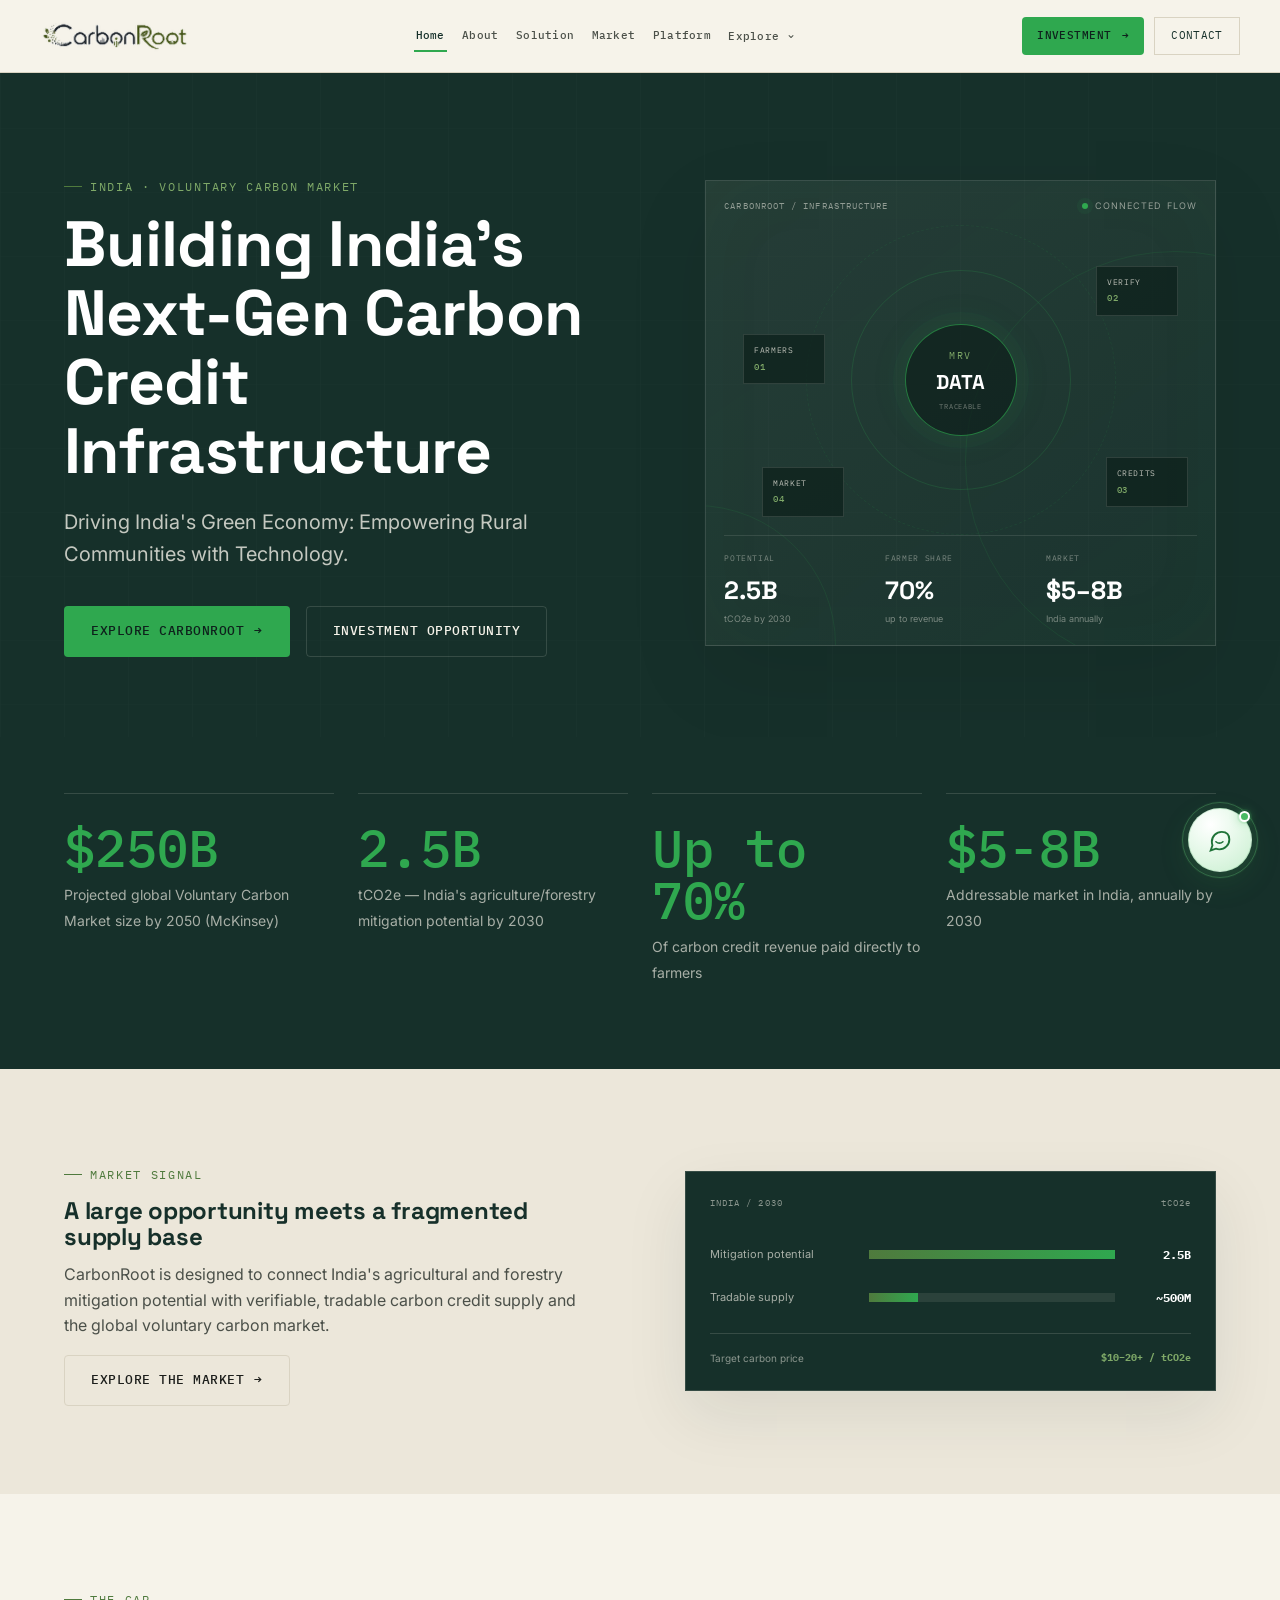
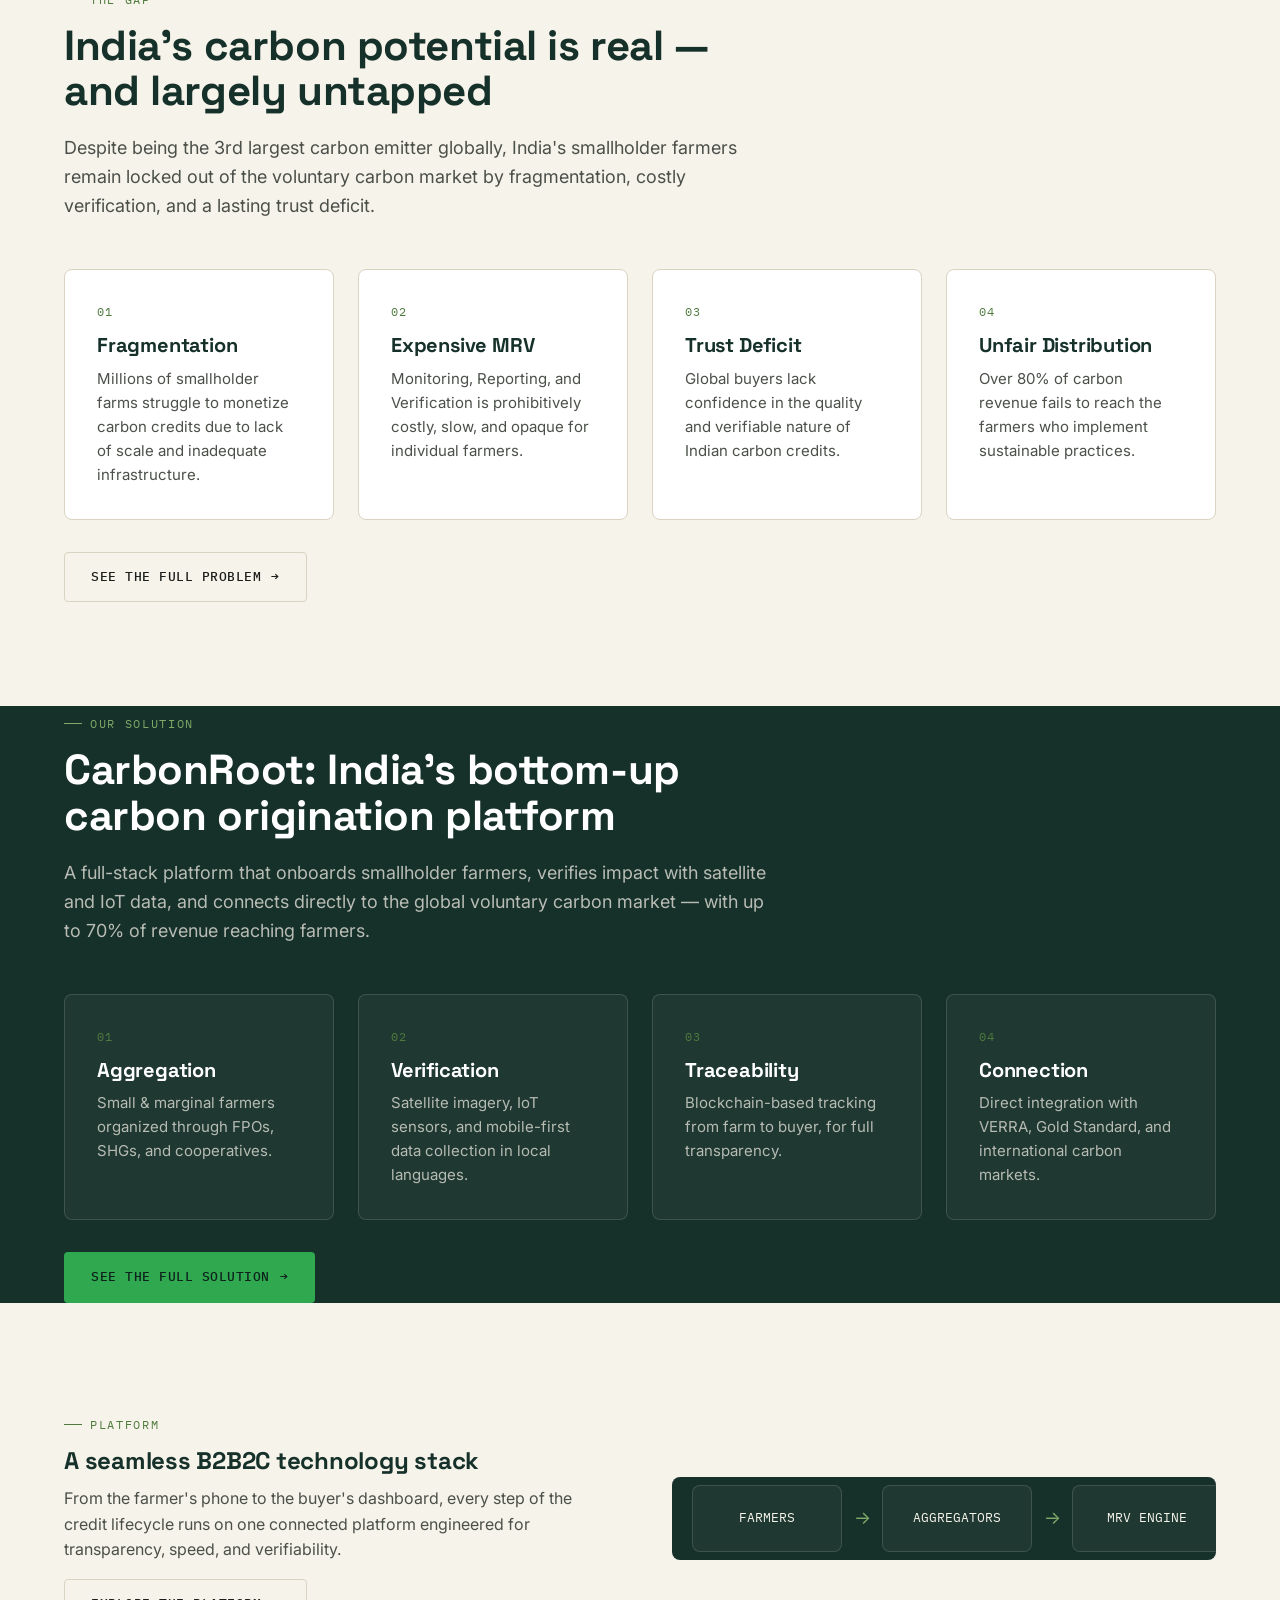
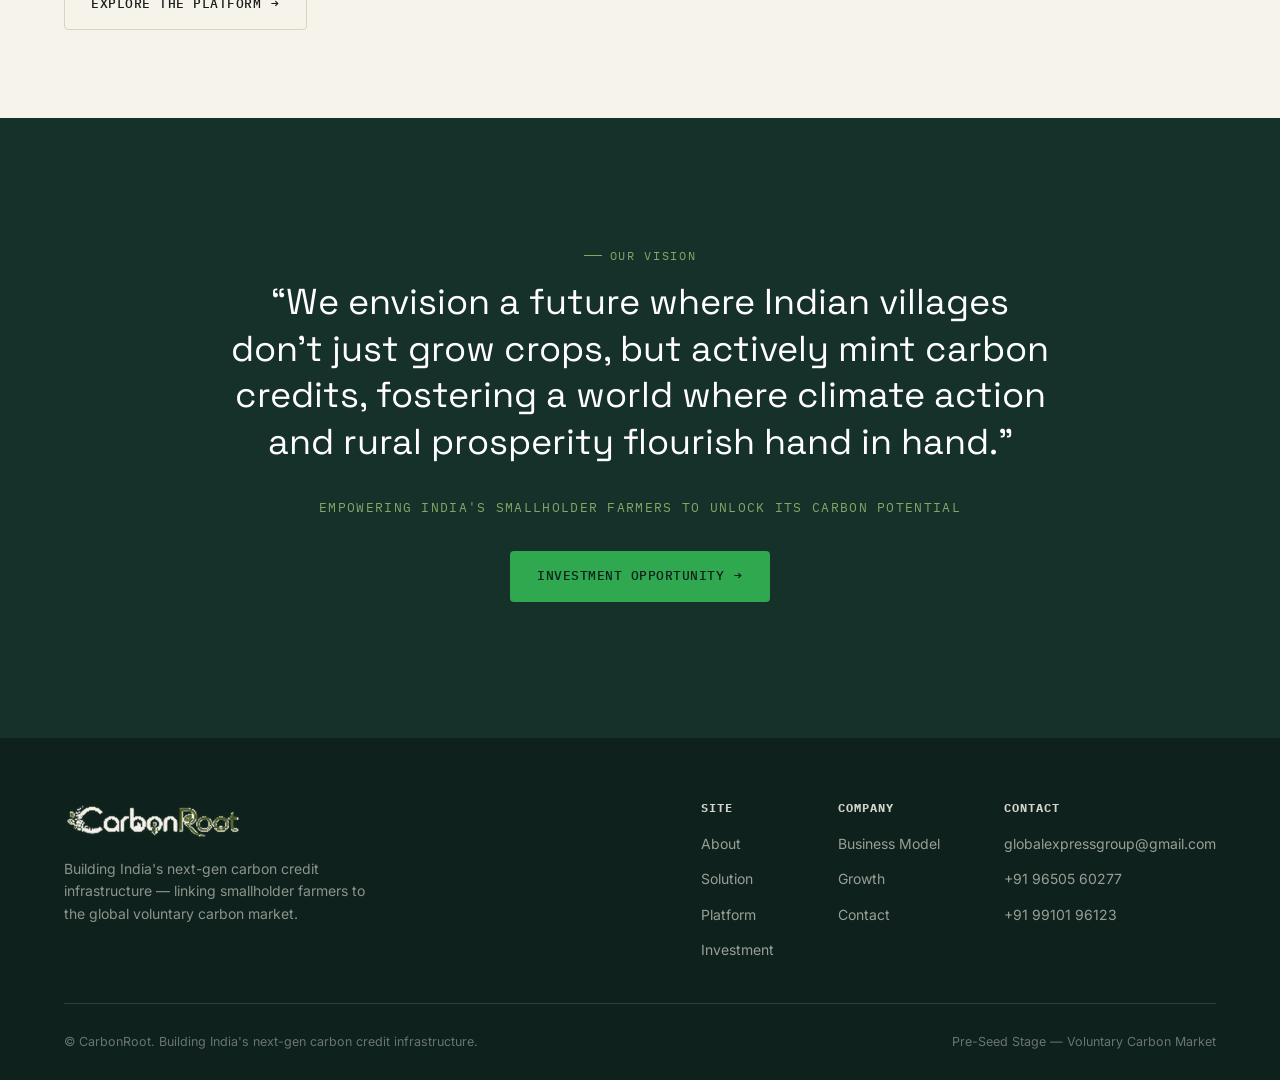
==== commit 53f5fb4c: "Added ChatBot" ====
--- a/index.html
+++ b/index.html
@@ -13,6 +13,7 @@
 <link rel="preconnect" href="https://fonts.gstatic.com" crossorigin>
 <link href="https://fonts.googleapis.com/css2?family=Space+Grotesk:wght@500;600;700&family=Inter:wght@400;500;600;700&family=IBM+Plex+Mono:wght@400;500;600&display=swap" rel="stylesheet">
 <link rel="stylesheet" href="css/style.css">
+<link rel="stylesheet" href="css/chatbot.css">
 </head>
 <body>
   <header class="site-header">
@@ -314,5 +315,6 @@
     </div>
   </footer>
   <script src="js/script.js"></script>
+  <script src="js/chatbot.js"></script>
 </body>
 </html>
--- a/css/style.css
+++ b/css/style.css
@@ -99,6 +99,7 @@
   display: grid;
   gap: 24px;
 }
+.grid > * { min-width: 0; }
 .grid-2 { grid-template-columns: repeat(2, 1fr); }
 .grid-3 { grid-template-columns: repeat(3, 1fr); }
 .grid-4 { grid-template-columns: repeat(4, 1fr); }
@@ -175,6 +176,8 @@
 .btn-outline:hover { border-color: var(--moss); color: var(--moss); }
 .section--dark .btn-outline { border-color: var(--line-dark); color: var(--parchment); }
 .section--dark .btn-outline:hover { border-color: var(--moss-light); color: var(--moss-light); }
+.hero .btn-outline { border-color: var(--line-dark); color: var(--parchment); }
+.hero .btn-outline:hover { border-color: var(--moss-light); color: var(--moss-light); }
 .btn-arrow { transition: transform var(--fast) var(--ease); }
 .btn:hover .btn-arrow { transform: translateX(3px); }
 .btn[disabled] { opacity: 0.6; cursor: not-allowed; }
@@ -707,6 +710,8 @@
   display: flex;
   align-items: center;
   gap: 0;
+  min-width: 0;
+  max-width: 100%;
   overflow-x: auto;
   padding: 24px 0;
 }
@@ -913,6 +918,8 @@
 .nav-explore-trigger span {
   font-size: 12px;
   transition: transform var(--fast) var(--ease);
+  position: relative;
+  top: -2px;
 }
 .nav-explore-trigger:hover,
 .nav-explore-trigger[aria-expanded="true"],
@@ -1200,3 +1207,74 @@
   .external-form-card { min-height: 0; padding: 28px; }
   .external-form-btn { width: 100%; justify-content: center; }
 }
+
+/* ---------------------------------------------------------------------- */
+/* Responsive layout guardrails                                           */
+/* ---------------------------------------------------------------------- */
+@media (max-width: 900px) {
+  :root { --gutter: 20px; }
+  html { overflow-x: clip; }
+  .section { padding: 68px 0; }
+  .section--tight { padding: 44px 0; }
+  .grid-2 { grid-template-columns: 1fr; }
+  .card { padding: 26px; }
+  .hero { padding: 76px 0 64px; }
+  .page-hero { padding: 62px 0 52px; }
+  .footer-cols { gap: 36px 52px; }
+  .quadrant { margin-inline: 12px; width: calc(100% - 24px); }
+  .quadrant-label { font-size: 10px; }
+  .quadrant-label[style*="left:-14px"] { left: -25px !important; }
+  .quadrant-label[style*="right:-16px"] { right: -27px !important; }
+}
+
+@media (max-width: 720px) {
+  :root { --gutter: 16px; }
+  body { font-size: 15px; }
+  .section { padding: 56px 0; }
+  .section--tight { padding: 36px 0; }
+  .section-head { margin-bottom: 32px; }
+  .section-head p { font-size: 16px; }
+  .hero { padding: 64px 0 52px; }
+  .hero h1 { font-size: clamp(34px, 10vw, 48px); }
+  .hero-ctas { gap: 10px; }
+  .hero-ctas .btn { flex: 1 1 180px; justify-content: center; }
+  .page-hero { padding: 52px 0 42px; }
+  .page-hero h1 { font-size: clamp(30px, 8vw, 42px); }
+  .page-hero p.lede { font-size: 16px; }
+  .chart-panel, .signal-chart { padding: 22px 18px; }
+  .table-wrap { margin-inline: calc(var(--gutter) * -1); border-inline: 0; border-radius: 0; }
+  .quadrant { margin-top: 42px; }
+  .quadrant-node { width: 112px; }
+  .quadrant-node p { font-size: 11px; }
+  .flow-diagram { padding-inline: 0; }
+  .flow-node { width: 100%; min-width: 0; }
+  .footer-top { gap: 32px; }
+  .footer-cols { display: grid; grid-template-columns: repeat(2, minmax(0, 1fr)); gap: 28px 24px; width: 100%; }
+  .footer-col:last-child { grid-column: 1 / -1; }
+  .vision-close { padding: 76px 0; }
+}
+
+@media (max-width: 520px) {
+  .btn { padding: 13px 18px; font-size: 12px; }
+  .hero-dashboard { min-height: 0; }
+  .hero-orbit { height: 250px; }
+  .orbit-ring-a { width: 170px; height: 170px; }
+  .orbit-ring-b { width: 230px; height: 230px; }
+  .orbit-core { width: 94px; height: 94px; }
+  .orbit-core strong { font-size: 17px; }
+  .orbit-node { min-width: 70px; padding: 7px 8px; font-size: 7px; }
+  .node-farmer { top: 31%; }
+  .node-verify { top: 8%; }
+  .node-credit { bottom: 4%; }
+  .node-market { bottom: 2%; }
+  .signal-chart-footer { font-size: 9px; }
+  .quadrant-label { display: none; }
+  .quadrant { margin-inline: 0; width: 100%; }
+  .quadrant-node { width: 92px; }
+  .quadrant-node span.name { font-size: 10px; }
+  .quadrant-node p { font-size: 10px; }
+  .year-toggle { flex-wrap: wrap; }
+  .year-toggle button { flex: 1 1 70px; }
+  .external-form-card { padding: 24px; }
+  .external-form-meta { align-items: flex-start; flex-direction: column; gap: 8px; }
+}
--- a/css/chatbot.css
+++ b/css/chatbot.css
@@ -0,0 +1,1380 @@
+/* =========================================================
+   CARBONROOT AI CHATBOT
+   Light Green Premium Theme
+   ========================================================= */
+
+:root {
+
+  --cr-bg: #f7fbf6;
+
+  --cr-panel: #ffffff;
+
+  --cr-panel-soft: #f1f8f1;
+
+  --cr-green: #63c978;
+
+  --cr-green-dark: #319b4b;
+
+  --cr-green-deep: #1f7338;
+
+  --cr-green-light: #a8e6b5;
+
+  --cr-green-pale: #e6f7e9;
+
+  --cr-text: #193326;
+
+  --cr-muted: #6c8175;
+
+  --cr-border: #dce9df;
+
+  --cr-shadow:
+    0 24px 70px rgba(26, 75, 44, 0.18),
+    0 5px 25px rgba(26, 75, 44, 0.10);
+
+  --cr-sans:
+    "Inter",
+    system-ui,
+    -apple-system,
+    BlinkMacSystemFont,
+    "Segoe UI",
+    sans-serif;
+
+  --cr-mono:
+    "IBM Plex Mono",
+    "Courier New",
+    monospace;
+}
+
+
+/* =========================================================
+   ROOT
+   ========================================================= */
+
+#carbonroot-chatbot {
+
+  position: relative;
+
+  z-index: 2147483000;
+}
+
+
+/* =========================================================
+   FLOATING LAUNCHER
+   ========================================================= */
+
+.cr-chat-launcher {
+
+  position: fixed;
+
+  right: 28px;
+  bottom: 28px;
+
+  width: 64px;
+  height: 64px;
+
+  border: 1px solid rgba(49, 155, 75, 0.18);
+
+  border-radius: 50%;
+
+  background:
+
+    radial-gradient(
+      circle at 35% 25%,
+      #ffffff 0%,
+      #e8f9eb 42%,
+      #c8efcf 100%
+    );
+
+  color: var(--cr-green-deep);
+
+  display: flex;
+
+  align-items: center;
+
+  justify-content: center;
+
+  padding: 0;
+
+  cursor: pointer;
+
+  box-shadow:
+
+    0 10px 30px rgba(48, 126, 65, 0.20),
+
+    0 0 0 7px rgba(99, 201, 120, 0.07);
+
+  transition:
+
+    transform 0.25s ease,
+
+    box-shadow 0.25s ease;
+}
+
+
+.cr-chat-launcher:hover {
+
+  transform:
+    translateY(-4px)
+    scale(1.04);
+
+  box-shadow:
+
+    0 15px 38px rgba(48, 126, 65, 0.25),
+
+    0 0 0 8px rgba(99, 201, 120, 0.09);
+}
+
+
+.cr-chat-launcher.cr-active {
+
+  transform:
+    scale(0.97);
+}
+
+
+/* =========================================================
+   ICON
+   ========================================================= */
+
+.cr-chat-icon {
+
+  width: 28px;
+  height: 28px;
+
+  color: var(--cr-green-deep);
+
+  position: relative;
+
+  z-index: 2;
+}
+
+
+/* =========================================================
+   RING
+   ========================================================= */
+
+.cr-launcher-ring {
+
+  position: absolute;
+
+  inset: -7px;
+
+  border:
+
+    1px solid
+    rgba(99, 201, 120, 0.30);
+
+  border-radius: 50%;
+
+  animation:
+    crPulseRing 3s ease-in-out infinite;
+}
+
+
+@keyframes crPulseRing {
+
+  0%,
+  100% {
+
+    transform: scale(0.98);
+
+    opacity: 0.45;
+  }
+
+  50% {
+
+    transform: scale(1.05);
+
+    opacity: 1;
+  }
+}
+
+
+/* =========================================================
+   STATUS
+   ========================================================= */
+
+.cr-launcher-status {
+
+  position: absolute;
+
+  right: 1px;
+  top: 2px;
+
+  width: 11px;
+  height: 11px;
+
+  border-radius: 50%;
+
+  background: #48b963;
+
+  border: 2px solid white;
+
+  box-shadow:
+    0 0 0 2px rgba(72, 185, 99, 0.12),
+    0 0 10px rgba(72, 185, 99, 0.45);
+}
+
+
+/* =========================================================
+   CHAT WINDOW
+   ========================================================= */
+
+.cr-chat-window {
+
+  position: fixed;
+
+  right: 28px;
+
+  bottom: 105px;
+
+  width: 410px;
+
+  height:
+    min(
+      650px,
+      calc(100vh - 135px)
+    );
+
+  display: flex;
+
+  flex-direction: column;
+
+  background:
+
+    rgba(255, 255, 255, 0.98);
+
+  border:
+
+    1px solid
+    var(--cr-border);
+
+  border-radius: 18px;
+
+  box-shadow:
+    var(--cr-shadow);
+
+  overflow: hidden;
+
+  opacity: 0;
+
+  visibility: hidden;
+
+  transform:
+    translateY(18px)
+    scale(0.96);
+
+  transform-origin:
+    bottom right;
+
+  pointer-events: none;
+
+  transition:
+
+    opacity 0.22s ease,
+
+    transform 0.25s ease,
+
+    visibility 0.25s ease;
+}
+
+
+.cr-chat-window.cr-open {
+
+  opacity: 1;
+
+  visibility: visible;
+
+  transform:
+    translateY(0)
+    scale(1);
+
+  pointer-events: auto;
+}
+
+
+/* =========================================================
+   HEADER
+   ========================================================= */
+
+.cr-chat-header {
+
+  flex-shrink: 0;
+
+  display: flex;
+
+  align-items: center;
+
+  justify-content: space-between;
+
+  padding:
+    16px 16px 15px;
+
+  background:
+
+    linear-gradient(
+      135deg,
+      #f5fbf6,
+      #eaf7ec
+    );
+
+  border-bottom:
+    1px solid
+    var(--cr-border);
+}
+
+
+.cr-header-left {
+
+  display: flex;
+
+  align-items: center;
+
+  gap: 11px;
+}
+
+
+/* =========================================================
+   AI MARK
+   ========================================================= */
+
+.cr-ai-mark {
+
+  position: relative;
+
+  width: 41px;
+  height: 41px;
+
+  border-radius: 13px;
+
+  background:
+
+    linear-gradient(
+      145deg,
+      #dff6e3,
+      #f5fbf6
+    );
+
+  border:
+    1px solid
+    #c9e8cf;
+
+  display: flex;
+
+  align-items: center;
+
+  justify-content: center;
+}
+
+
+.cr-ai-core {
+
+  width: 10px;
+  height: 10px;
+
+  border-radius: 50%;
+
+  background:
+    var(--cr-green-dark);
+
+  box-shadow:
+    0 0 14px
+    rgba(49, 155, 75, 0.45);
+}
+
+
+.cr-ai-orbit {
+
+  position: absolute;
+
+  inset: 7px;
+
+  border:
+    1px solid
+    rgba(49, 155, 75, 0.22);
+
+  border-radius: 50%;
+
+  transform:
+    rotate(-25deg);
+}
+
+
+/* =========================================================
+   HEADER TEXT
+   ========================================================= */
+
+.cr-system-label {
+
+  font-family:
+    var(--cr-mono);
+
+  font-size: 8px;
+
+  letter-spacing:
+    0.14em;
+
+  color:
+    var(--cr-green-dark);
+
+  margin-bottom: 4px;
+}
+
+
+.cr-chat-title {
+
+  font-family:
+    var(--cr-sans);
+
+  font-size: 14px;
+
+  font-weight: 700;
+
+  color:
+    var(--cr-text);
+
+  margin-bottom: 4px;
+}
+
+
+.cr-chat-status {
+
+  display: flex;
+
+  align-items: center;
+
+  gap: 6px;
+
+  font-family:
+    var(--cr-mono);
+
+  font-size: 7px;
+
+  letter-spacing:
+    0.09em;
+
+  color:
+    var(--cr-muted);
+}
+
+
+.cr-chat-status span {
+
+  width: 6px;
+  height: 6px;
+
+  border-radius: 50%;
+
+  background:
+    #4dbb64;
+
+  box-shadow:
+    0 0 7px
+    rgba(77, 187, 100, 0.4);
+}
+
+
+/* =========================================================
+   HEADER ACTIONS
+   ========================================================= */
+
+.cr-header-actions {
+
+  display: flex;
+
+  align-items: center;
+
+  gap: 6px;
+}
+
+
+/* =========================================================
+   DELETE BUTTON
+   ========================================================= */
+
+.cr-delete-btn {
+
+  width: 32px;
+  height: 32px;
+
+  display: flex;
+
+  align-items: center;
+
+  justify-content: center;
+
+  border:
+    1px solid
+    transparent;
+
+  background:
+    transparent;
+
+  color:
+    #80958a;
+
+  cursor: pointer;
+
+  transition:
+    color 0.2s ease,
+    background 0.2s ease,
+    border-color 0.2s ease;
+}
+
+
+.cr-delete-btn svg {
+
+  width: 16px;
+  height: 16px;
+}
+
+
+.cr-delete-btn:hover {
+
+  color: #c44747;
+
+  background:
+    rgba(196, 71, 71, 0.07);
+
+  border-color:
+    rgba(196, 71, 71, 0.14);
+}
+
+
+/* =========================================================
+   CLOSE
+   ========================================================= */
+
+.cr-close-btn {
+
+  width: 32px;
+  height: 32px;
+
+  display: flex;
+
+  align-items: center;
+
+  justify-content: center;
+
+  border:
+    1px solid
+    transparent;
+
+  background:
+    transparent;
+
+  color:
+    #80958a;
+
+  font-size: 22px;
+
+  cursor: pointer;
+
+  transition:
+    color 0.2s ease,
+    background 0.2s ease;
+}
+
+
+.cr-close-btn:hover {
+
+  color:
+    var(--cr-text);
+
+  background:
+    rgba(49, 155, 75, 0.08);
+}
+
+
+/* =========================================================
+   INTRO
+   ========================================================= */
+
+.cr-chat-intro {
+
+  flex-shrink: 0;
+
+  padding:
+    17px 18px 9px;
+}
+
+
+.cr-intro-line {
+
+  display: flex;
+
+  align-items: center;
+
+  gap: 8px;
+
+  font-family:
+    var(--cr-mono);
+
+  font-size: 7px;
+
+  letter-spacing:
+    0.12em;
+
+  color:
+    var(--cr-muted);
+
+  margin-bottom: 9px;
+}
+
+
+.cr-intro-line span {
+
+  color:
+    var(--cr-green-dark);
+}
+
+
+.cr-chat-intro h3 {
+
+  margin:
+    0 0 7px;
+
+  font-family:
+    var(--cr-sans);
+
+  font-size: 21px;
+
+  line-height: 1.2;
+
+  letter-spacing:
+    -0.04em;
+
+  font-weight: 500;
+
+  color:
+    var(--cr-text);
+}
+
+
+.cr-chat-intro h3 strong {
+
+  color:
+    var(--cr-green-dark);
+
+  font-weight: 700;
+}
+
+
+.cr-chat-intro p {
+
+  margin: 0;
+
+  max-width: 355px;
+
+  font-family:
+    var(--cr-sans);
+
+  font-size: 10.5px;
+
+  line-height: 1.55;
+
+  color:
+    var(--cr-muted);
+}
+
+
+/* =========================================================
+   SUGGESTIONS
+   ========================================================= */
+
+.cr-suggestions {
+
+  flex-shrink: 0;
+
+  display: grid;
+
+  grid-template-columns:
+    1fr 1fr;
+
+  gap: 7px;
+
+  padding:
+    10px 18px 13px;
+}
+
+
+.cr-suggestions button {
+
+  min-height: 39px;
+
+  padding:
+    8px 10px;
+
+  text-align: left;
+
+  border:
+    1px solid
+    var(--cr-border);
+
+  border-radius: 9px;
+
+  background:
+    #f7fbf7;
+
+  color:
+    #526a5d;
+
+  font-family:
+    var(--cr-sans);
+
+  font-size: 9px;
+
+  line-height: 1.3;
+
+  cursor: pointer;
+
+  transition:
+    background 0.2s ease,
+    border-color 0.2s ease,
+    color 0.2s ease,
+    transform 0.2s ease;
+}
+
+
+.cr-suggestions button:hover {
+
+  background:
+    var(--cr-green-pale);
+
+  border-color:
+    #b9dfc0;
+
+  color:
+    var(--cr-green-deep);
+
+  transform:
+    translateY(-1px);
+}
+
+
+.cr-suggestions-hidden {
+
+  display: none;
+}
+
+
+/* =========================================================
+   MESSAGES
+   ========================================================= */
+
+.cr-messages {
+
+  flex: 1;
+
+  min-height: 0;
+
+  overflow-y: auto;
+
+  padding:
+    9px 18px 15px;
+
+  scroll-behavior: smooth;
+}
+
+
+.cr-messages::-webkit-scrollbar {
+
+  width: 4px;
+}
+
+
+.cr-messages::-webkit-scrollbar-track {
+
+  background: transparent;
+}
+
+
+.cr-messages::-webkit-scrollbar-thumb {
+
+  background:
+    #d0dfd4;
+
+  border-radius: 20px;
+}
+
+
+/* =========================================================
+   MESSAGE
+   ========================================================= */
+
+.cr-message {
+
+  max-width: 88%;
+
+  margin-bottom: 13px;
+
+  animation:
+    crMessageIn
+    0.25s ease both;
+}
+
+
+@keyframes crMessageIn {
+
+  from {
+
+    opacity: 0;
+
+    transform:
+      translateY(5px);
+  }
+
+  to {
+
+    opacity: 1;
+
+    transform:
+      translateY(0);
+  }
+}
+
+
+/* USER */
+
+.cr-user-message {
+
+  margin-left: auto;
+
+  text-align: right;
+}
+
+
+.cr-user-message
+.cr-message-content {
+
+  background:
+    var(--cr-green);
+
+  color:
+    #12351e;
+
+  border-radius:
+    11px 11px 3px 11px;
+
+  border:
+    1px solid
+    #76d389;
+}
+
+
+/* AI */
+
+.cr-ai-message {
+
+  margin-right: auto;
+}
+
+
+.cr-ai-message
+.cr-message-content {
+
+  background:
+    #f3f8f4;
+
+  color:
+    #344b3f;
+
+  border-radius:
+    3px 11px 11px 11px;
+
+  border:
+    1px solid
+    var(--cr-border);
+}
+
+
+.cr-message-meta {
+
+  margin-bottom: 5px;
+
+  font-family:
+    var(--cr-mono);
+
+  font-size: 7px;
+
+  letter-spacing:
+    0.1em;
+
+  color:
+    #7b9084;
+}
+
+
+.cr-message-content {
+
+  padding:
+    10px 12px;
+
+  font-family:
+    var(--cr-sans);
+
+  font-size: 11px;
+
+  line-height: 1.6;
+
+  word-wrap: break-word;
+}
+
+
+.cr-message-content strong {
+
+  font-weight: 700;
+
+  color:
+    var(--cr-green-deep);
+}
+
+
+/* =========================================================
+   TYPING
+   ========================================================= */
+
+.cr-typing {
+
+  flex-shrink: 0;
+
+  display: flex;
+
+  align-items: center;
+
+  gap: 4px;
+
+  padding:
+    0 18px 10px;
+
+  color:
+    var(--cr-muted);
+}
+
+
+.cr-typing span {
+
+  width: 4px;
+  height: 4px;
+
+  border-radius: 50%;
+
+  background:
+    var(--cr-green-dark);
+
+  animation:
+    crTyping
+    1.2s
+    infinite
+    ease-in-out;
+}
+
+
+.cr-typing span:nth-child(2) {
+
+  animation-delay:
+    0.15s;
+}
+
+
+.cr-typing span:nth-child(3) {
+
+  animation-delay:
+    0.3s;
+}
+
+
+@keyframes crTyping {
+
+  0%,
+  60%,
+  100% {
+
+    transform:
+      translateY(0);
+
+    opacity:
+      0.35;
+  }
+
+  30% {
+
+    transform:
+      translateY(-3px);
+
+    opacity:
+      1;
+  }
+}
+
+
+.cr-typing small {
+
+  margin-left: 6px;
+
+  font-family:
+    var(--cr-mono);
+
+  font-size: 7px;
+
+  letter-spacing:
+    0.08em;
+
+  color:
+    #71877a;
+}
+
+
+/* =========================================================
+   INPUT
+   ========================================================= */
+
+.cr-input-area {
+
+  flex-shrink: 0;
+
+  padding:
+    11px 16px 13px;
+
+  border-top:
+    1px solid
+    var(--cr-border);
+
+  background:
+    #fbfdfb;
+}
+
+
+.cr-input-wrapper {
+
+  display: flex;
+
+  align-items: flex-end;
+
+  gap: 7px;
+
+  padding: 6px;
+
+  border:
+    1px solid
+    #d4e3d8;
+
+  border-radius: 10px;
+
+  background:
+    white;
+
+  transition:
+    border-color 0.2s ease,
+    box-shadow 0.2s ease;
+}
+
+
+.cr-input-wrapper:focus-within {
+
+  border-color:
+    #8bd79a;
+
+  box-shadow:
+    0 0 0 3px
+    rgba(99, 201, 120, 0.10);
+}
+
+
+.cr-input-wrapper textarea {
+
+  flex: 1;
+
+  width: 100%;
+
+  resize: none;
+
+  max-height: 110px;
+
+  border: none;
+
+  outline: none;
+
+  background: transparent;
+
+  color:
+    var(--cr-text);
+
+  font-family:
+    var(--cr-sans);
+
+  font-size: 12px;
+
+  line-height: 1.5;
+
+  padding: 7px;
+}
+
+
+.cr-input-wrapper textarea::placeholder {
+
+  color:
+    #8ba095;
+}
+
+
+/* =========================================================
+   SEND
+   ========================================================= */
+
+.cr-send-btn {
+
+  width: 38px;
+  height: 38px;
+
+  flex-shrink: 0;
+
+  border: none;
+
+  border-radius: 8px;
+
+  background:
+    var(--cr-green);
+
+  color:
+    #143a20;
+
+  display: flex;
+
+  align-items: center;
+
+  justify-content: center;
+
+  cursor: pointer;
+
+  transition:
+    background 0.2s ease,
+    transform 0.2s ease,
+    opacity 0.2s ease;
+}
+
+
+.cr-send-btn:hover {
+
+  background:
+    var(--cr-green-light);
+
+  transform:
+    translateY(-1px);
+}
+
+
+.cr-send-btn:disabled {
+
+  opacity:
+    0.45;
+
+  cursor:
+    not-allowed;
+
+  transform:
+    none;
+}
+
+
+.cr-send-btn svg {
+
+  width: 17px;
+  height: 17px;
+}
+
+
+/* =========================================================
+   FOOTER
+   ========================================================= */
+
+.cr-input-footer {
+
+  display: flex;
+
+  justify-content:
+    space-between;
+
+  margin-top: 8px;
+
+  padding:
+    0 2px;
+
+  font-family:
+    var(--cr-mono);
+
+  font-size: 7px;
+
+  letter-spacing:
+    0.07em;
+
+  color:
+    #82968a;
+}
+
+
+/* =========================================================
+   MOBILE
+   ========================================================= */
+
+@media (max-width: 600px) {
+
+  .cr-chat-launcher {
+
+    right: 18px;
+
+    bottom: 18px;
+
+    width: 58px;
+
+    height: 58px;
+  }
+
+
+  .cr-chat-window {
+
+    right: 9px;
+
+    left: 9px;
+
+    bottom: 87px;
+
+    width: auto;
+
+    height:
+      calc(100vh - 108px);
+
+    max-height:
+      calc(100vh - 108px);
+
+    border-radius: 15px;
+
+    transform-origin:
+      bottom center;
+  }
+
+
+  .cr-chat-intro {
+
+    padding:
+      15px 16px 8px;
+  }
+
+
+  .cr-chat-intro h3 {
+
+    font-size: 19px;
+  }
+
+
+  .cr-suggestions {
+
+    padding:
+      9px 16px 12px;
+  }
+
+
+  .cr-messages {
+
+    padding:
+      8px 16px 15px;
+  }
+
+
+  .cr-input-area {
+
+    padding:
+      10px 12px 12px;
+  }
+
+
+  .cr-message {
+
+    max-width:
+      92%;
+  }
+}
+
+
+/* =========================================================
+   SMALL PHONES
+   ========================================================= */
+
+@media (max-width: 380px) {
+
+  .cr-chat-window {
+
+    right: 6px;
+
+    left: 6px;
+
+    bottom: 78px;
+
+    height:
+      calc(100vh - 92px);
+
+    max-height:
+      calc(100vh - 92px);
+  }
+
+
+  .cr-suggestions {
+
+    grid-template-columns:
+      1fr;
+  }
+
+
+  .cr-chat-intro h3 {
+
+    font-size: 18px;
+  }
+
+
+  .cr-message-content {
+
+    font-size: 10.5px;
+  }
+}
+
+
+/* =========================================================
+   ACCESSIBILITY
+   ========================================================= */
+
+.cr-chat-launcher:focus-visible,
+.cr-close-btn:focus-visible,
+.cr-delete-btn:focus-visible,
+.cr-suggestions button:focus-visible,
+.cr-send-btn:focus-visible {
+
+  outline:
+    2px solid
+    var(--cr-green-dark);
+
+  outline-offset:
+    3px;
+}
+
+
+/* =========================================================
+   REDUCED MOTION
+   ========================================================= */
+
+@media (prefers-reduced-motion: reduce) {
+
+  .cr-launcher-ring,
+  .cr-typing span,
+  .cr-message {
+
+    animation: none !important;
+  }
+
+  .cr-chat-launcher,
+  .cr-chat-window,
+  .cr-suggestions button,
+  .cr-send-btn {
+
+    transition: none !important;
+  }
+}
